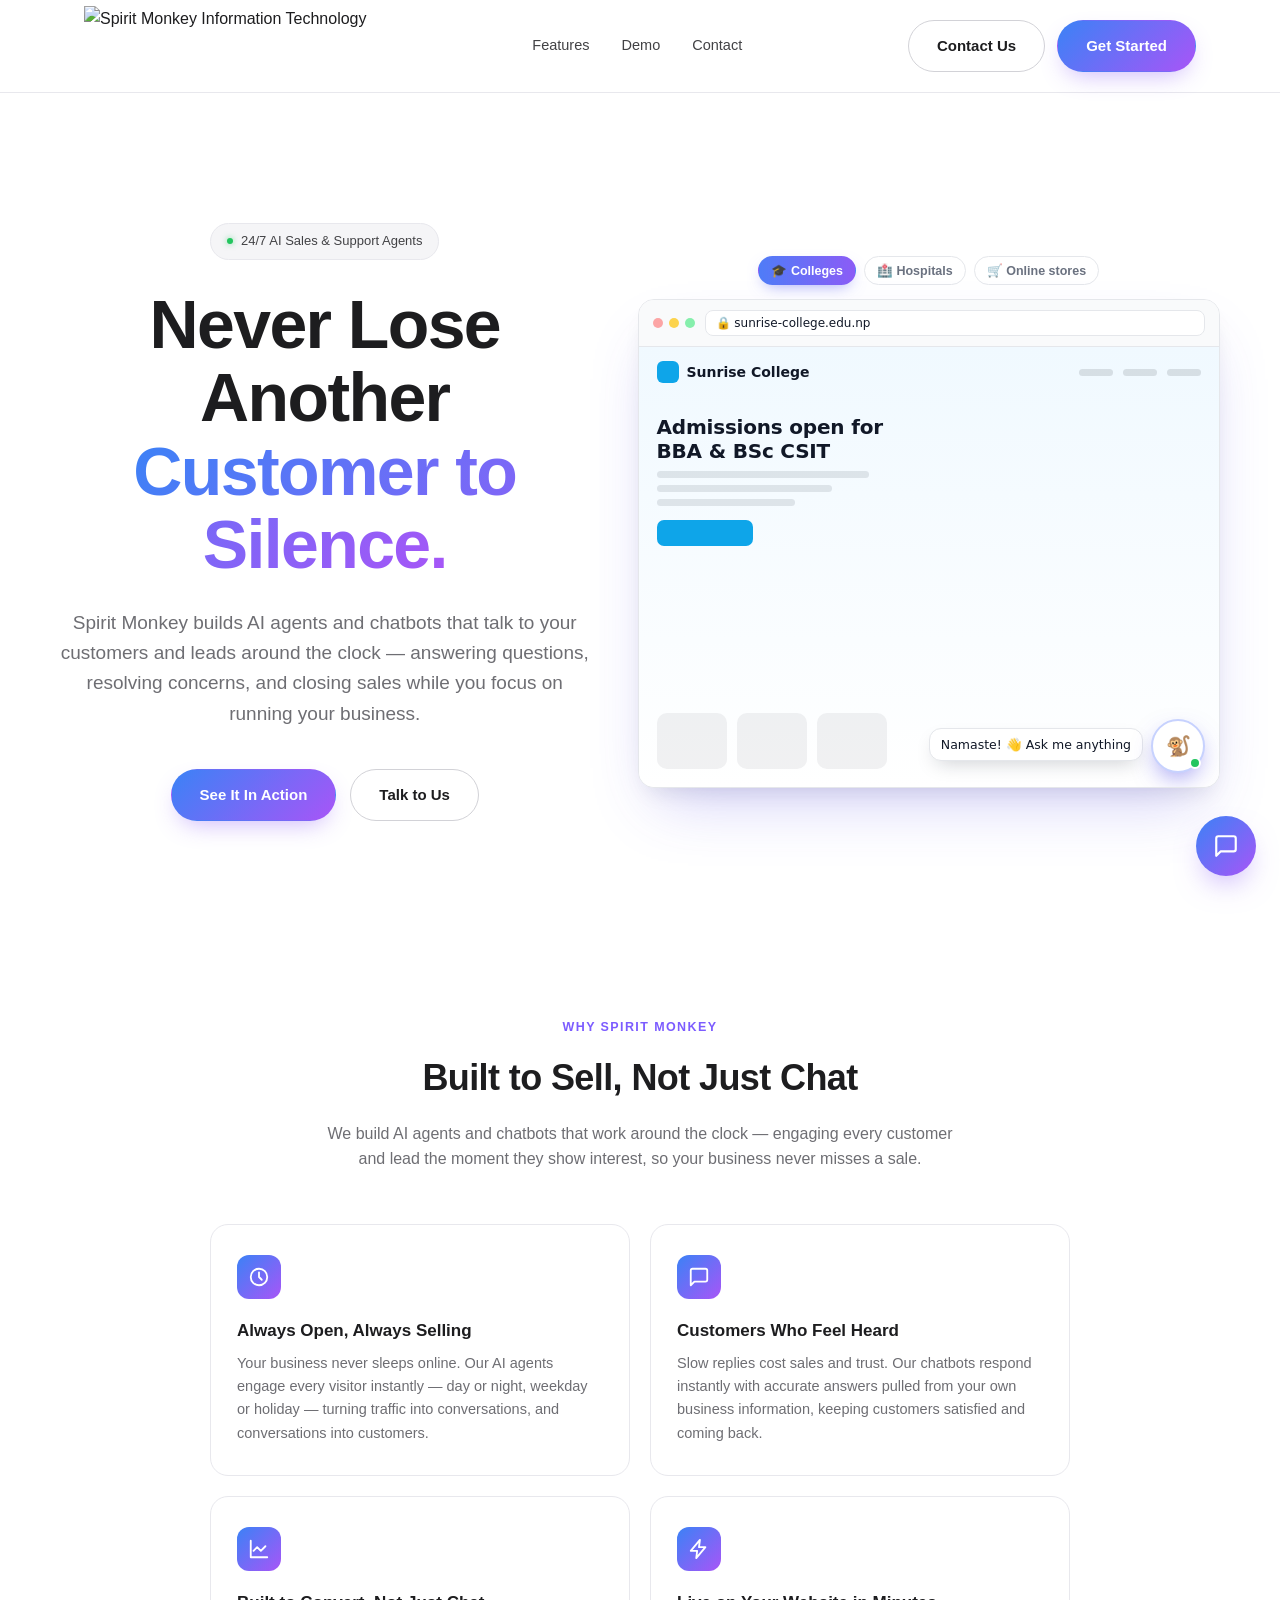
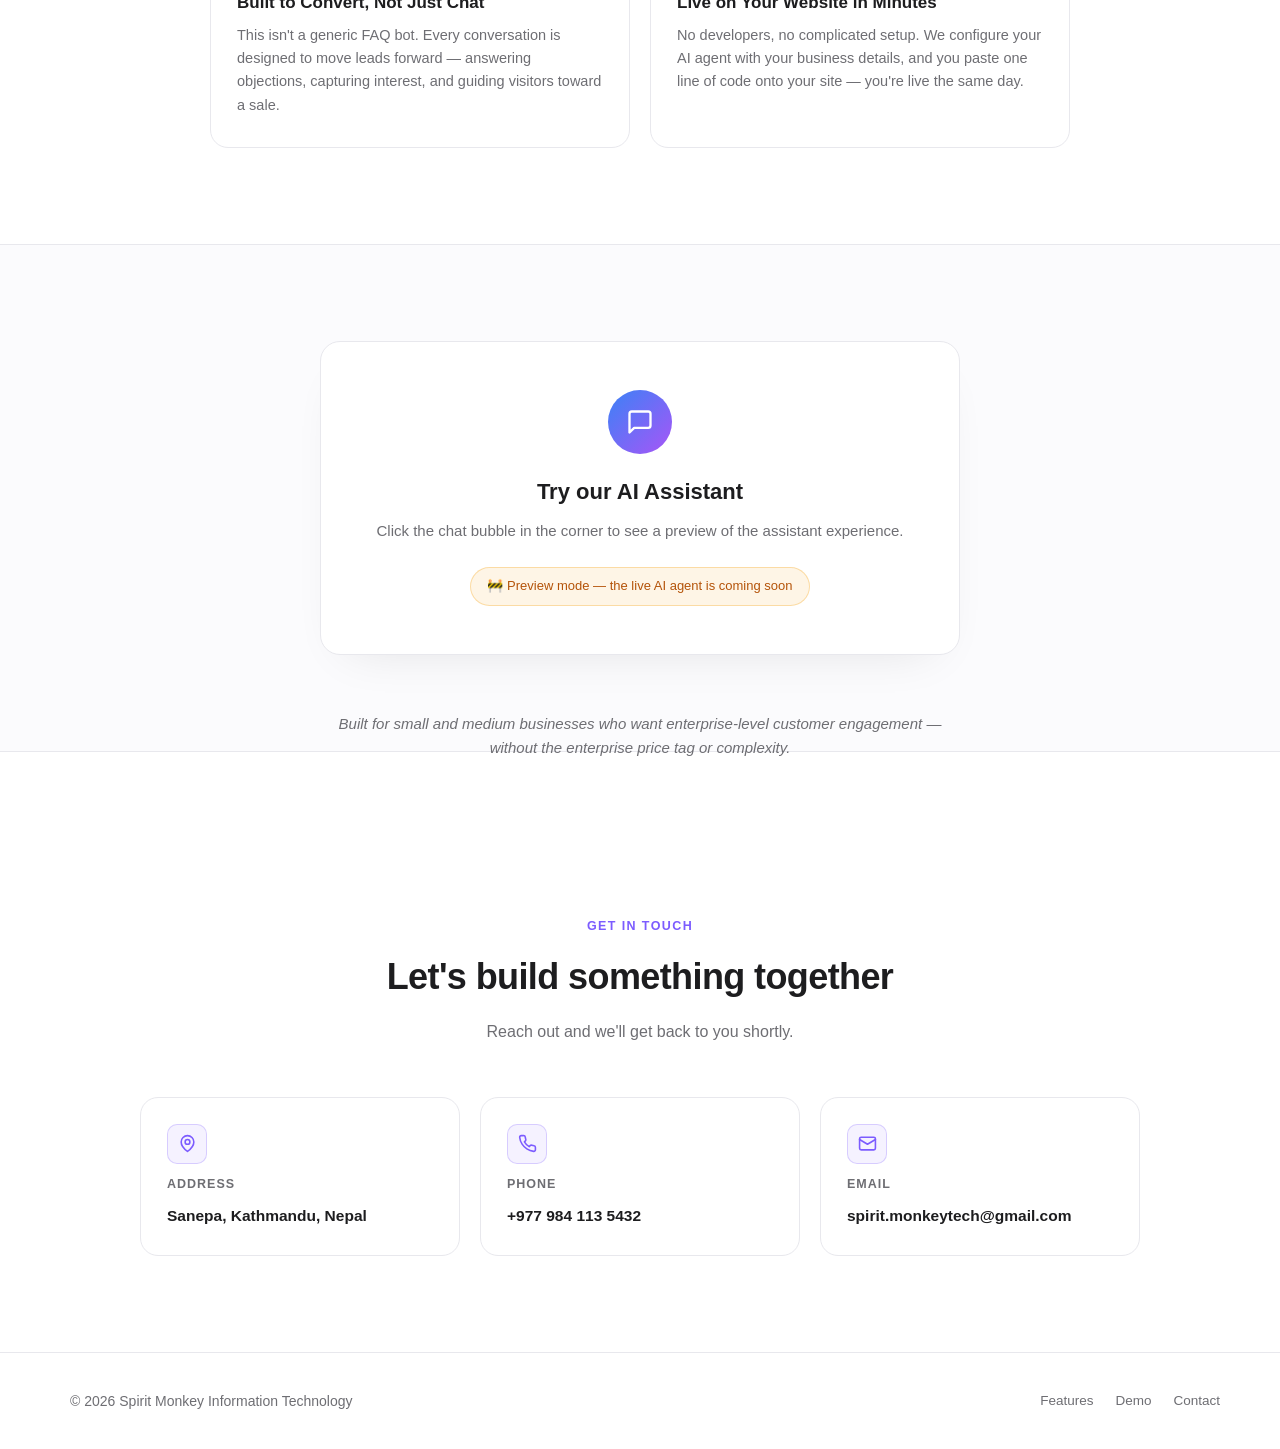
==== marketing-site/index.html @ 3adbf5ac "Add animated chat demo to landing page hero Co-Authored-By: Claude Opus 5.5 <noreply@anthropic.com>" ====
<!DOCTYPE html>
<html lang="en">
<head>
<meta charset="UTF-8" />
<meta name="viewport" content="width=device-width, initial-scale=1.0" />
<title>Spirit Monkey — AI-Powered IT Solutions</title>
<meta name="description" content="Spirit Monkey Information Technology builds custom AI agents, workflow automation, and intelligent software solutions." />
<meta property="og:title" content="Spirit Monkey — AI-Powered IT Solutions" />
<meta property="og:description" content="Custom AI agents, workflow automation, and intelligent software — built by Spirit Monkey Information Technology." />
<meta property="og:image" content="/assets/spirit-monkey-logo.png" />
<meta property="og:type" content="website" />
<link rel="icon" type="image/png" href="/assets/spirit-monkey-favicon.png" />
<style>
  :root{
    --bg:#ffffff;
    --bg-alt:#fbfbfd;
    --card:#ffffff;
    --border:#e8e8ed;
    --border-strong:#d2d2d7;
    --text:#1d1d1f;
    --text-dim:#6e6e73;
    --text-soft:#424245;
    --blue:#3b82f6;
    --violet:#a855f7;
    --accent-text:#7c5cff;
    --gradient:linear-gradient(135deg,var(--blue),var(--violet));
    --radius:18px;
  }
  *{box-sizing:border-box;margin:0;padding:0;}
  html{scroll-behavior:smooth;}
  body{
    background:var(--bg);
    color:var(--text);
    font-family:-apple-system,BlinkMacSystemFont,'SF Pro Display','Segoe UI',Helvetica,Arial,sans-serif;
    line-height:1.6;
    overflow-x:hidden;
    -webkit-font-smoothing:antialiased;
  }
  a{color:inherit;text-decoration:none;}
  img{max-width:100%;display:block;}
  .wrap{max-width:1160px;margin:0 auto;padding:0 24px;}
  .btn{
    display:inline-flex;align-items:center;justify-content:center;gap:8px;
    padding:13px 28px;border-radius:980px;font-weight:600;font-size:15px;
    cursor:pointer;border:1px solid transparent;transition:transform .15s ease,box-shadow .15s ease,opacity .15s ease,background .15s ease;
    white-space:nowrap;
  }
  .btn:hover{transform:translateY(-1px);}
  .btn-primary{background:var(--gradient);color:#fff;box-shadow:0 10px 24px -8px rgba(139,92,246,.45);}
  .btn-primary:hover{opacity:.94;box-shadow:0 12px 28px -6px rgba(139,92,246,.55);}
  .btn-ghost{background:#fff;color:var(--text);border-color:var(--border-strong);}
  .btn-ghost:hover{background:#f5f5f7;}

  /* Header */
  header{
    position:sticky;top:0;z-index:50;
    backdrop-filter:blur(12px);
    background:rgba(255,255,255,.82);
    border-bottom:1px solid var(--border);
  }
  .nav{display:flex;align-items:center;justify-content:space-between;padding:6px 24px;}
  .brand{display:flex;align-items:center;}
  .brand img{height:80px;width:auto;}
  .nav-links{display:flex;align-items:center;gap:32px;}
  .nav-links a{color:var(--text-soft);font-size:14.5px;font-weight:500;transition:color .15s ease;}
  .nav-links a:hover{color:var(--text);}
  .nav-cta{display:flex;align-items:center;gap:12px;}
  .nav-toggle{display:none;background:none;border:none;color:var(--text);font-size:22px;cursor:pointer;}

  @media (max-width:820px){
    .nav-links{position:absolute;top:100%;left:0;right:0;background:#fff;border-bottom:1px solid var(--border);
      flex-direction:column;align-items:flex-start;padding:20px 24px;gap:18px;display:none;}
    .nav-links.open{display:flex;}
    .nav-toggle{display:block;}
    .nav-cta .btn-ghost{display:none;}
  }

  /* Hero */
  .hero{padding:130px 24px 100px;text-align:center;}
  .hero-inner{max-width:800px;margin:0 auto;}
  .eyebrow{
    display:inline-flex;align-items:center;gap:8px;padding:7px 16px;border-radius:980px;
    background:#f5f5f7;border:1px solid var(--border);
    font-size:13px;font-weight:500;color:var(--text-soft);margin-bottom:28px;
  }
  .eyebrow .dot{width:6px;height:6px;border-radius:50%;background:#22c55e;box-shadow:0 0 6px rgba(34,197,94,.6);}
  h1{font-size:clamp(34px,6vw,68px);font-weight:700;line-height:1.08;letter-spacing:-1.6px;margin-bottom:26px;}
  h1 .grad{background:var(--gradient);-webkit-background-clip:text;background-clip:text;color:transparent;}
  .hero p.sub{font-size:19px;color:var(--text-dim);max-width:620px;margin:0 auto 40px;}
  .hero-ctas{display:flex;gap:14px;justify-content:center;flex-wrap:wrap;}
  /* Hero two-column layout: text left, animated chat demo right; stacks below 900px */
  .hero-grid{max-width:1160px;margin:0 auto;display:grid;grid-template-columns:minmax(0,1fr) minmax(0,1.1fr);gap:48px;align-items:center;}
  .hero-visual{min-width:0;}
  @media (max-width:899.98px){.hero-grid{grid-template-columns:minmax(0,1fr);gap:56px;}}

  /* Sections */
  section{padding:96px 24px;}
  .section-head{max-width:640px;margin:0 auto 52px;text-align:center;}
  .section-head .kicker{color:var(--accent-text);font-weight:700;font-size:12.5px;letter-spacing:1.4px;text-transform:uppercase;margin-bottom:12px;}
  .section-head h2{font-size:clamp(26px,3.6vw,36px);font-weight:700;letter-spacing:-.6px;margin-bottom:14px;}
  .section-head p{color:var(--text-dim);font-size:16px;}

  /* Features */
  .features-grid{display:grid;grid-template-columns:repeat(2,1fr);gap:20px;max-width:860px;margin:0 auto;}
  @media (max-width:600px){.features-grid{grid-template-columns:1fr;}}
  .closing-line{max-width:700px;margin:-40px auto 0;padding:0 24px 60px;text-align:center;color:var(--text-dim);font-size:15px;font-style:italic;}
  .feature-card{
    background:var(--card);border:1px solid var(--border);border-radius:var(--radius);
    padding:30px 26px;transition:transform .2s ease,box-shadow .2s ease,border-color .2s ease;
  }
  .feature-card:hover{transform:translateY(-4px);border-color:var(--border-strong);box-shadow:0 16px 32px -18px rgba(0,0,0,.16);}
  .feature-icon{
    width:44px;height:44px;border-radius:12px;display:flex;align-items:center;justify-content:center;
    background:var(--gradient);margin-bottom:18px;
  }
  .feature-icon svg{width:22px;height:22px;stroke:#fff;}
  .feature-card h3{font-size:17px;font-weight:600;margin-bottom:8px;}
  .feature-card p{color:var(--text-dim);font-size:14.5px;}

  /* Demo */
  .demo-section{background:var(--bg-alt);border-top:1px solid var(--border);border-bottom:1px solid var(--border);}
  .demo-panel{
    max-width:640px;margin:0 auto;text-align:center;background:var(--card);border:1px solid var(--border);
    border-radius:20px;padding:48px 32px;position:relative;box-shadow:0 20px 48px -28px rgba(0,0,0,.12);
  }
  .demo-panel .pulse{
    width:64px;height:64px;border-radius:50%;background:var(--gradient);margin:0 auto 20px;
    display:flex;align-items:center;justify-content:center;box-shadow:0 0 0 0 rgba(139,92,246,.4);
    animation:pulse 2.4s infinite;
  }
  .demo-panel .pulse svg{width:28px;height:28px;stroke:#fff;}
  @keyframes pulse{
    0%{box-shadow:0 0 0 0 rgba(139,92,246,.35);}
    70%{box-shadow:0 0 0 18px rgba(139,92,246,0);}
    100%{box-shadow:0 0 0 0 rgba(139,92,246,0);}
  }
  .demo-panel h3{font-size:22px;font-weight:700;margin-bottom:10px;}
  .demo-panel p{color:var(--text-dim);font-size:15px;margin-bottom:24px;}
  .demo-note{
    display:inline-flex;align-items:center;gap:8px;font-size:13px;color:#b45309;
    background:rgba(245,158,11,.1);border:1px solid rgba(245,158,11,.3);padding:8px 16px;border-radius:999px;
  }

  /* Contact */
  .contact-grid{display:grid;grid-template-columns:repeat(3,1fr);gap:20px;max-width:1000px;margin:0 auto;}
  @media (max-width:800px){.contact-grid{grid-template-columns:1fr;}}
  .contact-card{
    background:var(--card);border:1px solid var(--border);border-radius:var(--radius);
    padding:26px;display:flex;flex-direction:column;gap:10px;align-items:flex-start;
  }
  .contact-card .icon{
    width:40px;height:40px;border-radius:10px;background:rgba(124,92,255,.08);border:1px solid rgba(124,92,255,.25);
    display:flex;align-items:center;justify-content:center;
  }
  .contact-card .icon svg{width:19px;height:19px;stroke:var(--accent-text);}
  .contact-card .label{font-size:12.5px;text-transform:uppercase;letter-spacing:1px;color:var(--text-dim);font-weight:700;}
  .contact-card .value{font-size:15.5px;font-weight:600;}
  .contact-card a.value:hover{color:var(--accent-text);}

  /* Footer */
  footer{border-top:1px solid var(--border);padding:36px 24px;}
  .footer-inner{max-width:1160px;margin:0 auto;display:flex;align-items:center;justify-content:space-between;flex-wrap:wrap;gap:16px;}
  .footer-brand{display:flex;align-items:center;gap:10px;color:var(--text-dim);font-size:14px;}
  .footer-brand img{height:24px;width:auto;}
  .footer-links{display:flex;gap:22px;font-size:13.5px;color:var(--text-dim);}
  .footer-links a:hover{color:var(--text);}

  /* Chat widget */
  #chat-fab{
    position:fixed;bottom:24px;right:24px;z-index:100;
    width:60px;height:60px;border-radius:50%;background:var(--gradient);
    display:flex;align-items:center;justify-content:center;cursor:pointer;border:none;
    box-shadow:0 14px 30px -10px rgba(139,92,246,.55);
    transition:transform .15s ease;
  }
  #chat-fab:hover{transform:scale(1.06);}
  #chat-fab svg{width:26px;height:26px;stroke:#fff;}
  #chat-panel{
    position:fixed;bottom:96px;right:24px;z-index:100;width:340px;max-width:calc(100vw - 32px);
    background:var(--card);border:1px solid var(--border);border-radius:18px;
    box-shadow:0 24px 60px -16px rgba(0,0,0,.18);
    display:none;flex-direction:column;overflow:hidden;height:440px;max-height:70vh;
  }
  #chat-panel.open{display:flex;}
  .chat-head{
    display:flex;align-items:center;gap:10px;padding:14px 16px;border-bottom:1px solid var(--border);
    background:linear-gradient(135deg,rgba(59,130,246,.06),rgba(168,85,247,.06));
  }
  .chat-head img{height:26px;width:auto;}
  .chat-head .info{flex:1;}
  .chat-head .title{font-size:14px;font-weight:700;}
  .chat-head .status{font-size:11.5px;color:#b45309;}
  .chat-head button{background:none;border:none;color:var(--text-dim);cursor:pointer;font-size:18px;line-height:1;}
  .chat-body{flex:1;overflow-y:auto;padding:16px;display:flex;flex-direction:column;gap:10px;}
  .msg{max-width:85%;padding:10px 13px;border-radius:14px;font-size:13.5px;line-height:1.45;}
  .msg.bot{align-self:flex-start;background:#f5f5f7;border:1px solid var(--border);color:var(--text);border-bottom-left-radius:4px;}
  .msg.user{align-self:flex-end;background:var(--gradient);color:#fff;border-bottom-right-radius:4px;}
  .chat-input{display:flex;gap:8px;padding:12px;border-top:1px solid var(--border);}
  .chat-input input{
    flex:1;background:#f5f5f7;border:1px solid var(--border);border-radius:999px;
    padding:10px 14px;color:var(--text);font-size:13.5px;font-family:inherit;outline:none;
  }
  .chat-input input::placeholder{color:var(--text-dim);}
  .chat-input button{
    width:38px;height:38px;border-radius:50%;background:var(--gradient);border:none;color:#fff;cursor:pointer;
    display:flex;align-items:center;justify-content:center;flex-shrink:0;
  }
  .chat-input button svg{width:16px;height:16px;}
</style>
</head>
<body>

<header>
  <nav class="nav wrap">
    <a href="#" class="brand">
      <img src="/assets/Spirit-monkey-logo-horizontal.png" alt="Spirit Monkey Information Technology" />
    </a>
    <button class="nav-toggle" id="navToggle" aria-label="Toggle menu">&#9776;</button>
    <div class="nav-links" id="navLinks">
      <a href="#features">Features</a>
      <a href="#demo">Demo</a>
      <a href="#contact">Contact</a>
    </div>
    <div class="nav-cta">
      <a href="#contact" class="btn btn-ghost">Contact Us</a>
      <a id="appLink" href="#" class="btn btn-primary">Get Started</a>
    </div>
  </nav>
</header>

<main>
  <section class="hero">
    <div class="hero-grid">
    <div class="hero-inner">
      <div class="eyebrow"><span class="dot"></span> 24/7 AI Sales &amp; Support Agents</div>
      <h1>Never Lose Another <span class="grad">Customer to Silence.</span></h1>
      <p class="sub">Spirit Monkey builds AI agents and chatbots that talk to your customers and leads around the clock — answering questions, resolving concerns, and closing sales while you focus on running your business.</p>
      <div class="hero-ctas">
        <a href="#demo" class="btn btn-primary">See It In Action</a>
        <a href="#contact" class="btn btn-ghost">Talk to Us</a>
      </div>
    </div>
    <div class="hero-visual">
      <!-- SPIRIT MONKEY HERO CHAT ANIMATION (from spirit-monkey-hero-chat.html). Self-contained, scoped under .smd -->
      <div class="smd" id="smd" aria-label="Animated demo: Spirit Monkey AI chatbot answering website visitors">
      <style>
        .smd { --smd-a:#4f7cf7; --smd-b:#8b5cf6; --smd-ink:#111827; --smd-mute:#6b7280; --smd-line:#e5e7eb;
               position:relative; width:100%; max-width:620px; margin:0 auto; text-align:left; font-family: Inter, ui-sans-serif, system-ui, -apple-system, "Segoe UI", Roboto, sans-serif; color:var(--smd-ink); }
        .smd *, .smd *::before, .smd *::after { box-sizing:border-box; }
        /* Landing-page isolation: the host page has global .btn, img and body line-height rules.
           Reset them here so they don't change the animation. */
        .smd { line-height:normal; }
        .smd img { max-width:none; }
        .smd .smd-sitehero .btn { display:block; padding:0; border:0; gap:0; font-size:0; box-shadow:none; cursor:default; transform:none; white-space:normal; }

        /* industry tabs */
        .smd-tabs { display:flex; gap:8px; justify-content:center; margin-bottom:14px; flex-wrap:wrap; }
        .smd-tab { font-size:12.5px; font-weight:600; padding:6px 12px; border-radius:999px; border:1px solid var(--smd-line); background:#fff; color:var(--smd-mute); cursor:pointer; transition:all .3s; }
        .smd-tab.on { color:#fff; border-color:transparent; background:linear-gradient(90deg,var(--smd-a),var(--smd-b)); box-shadow:0 6px 16px -6px rgba(99,102,241,.6); }

        /* browser frame */
        .smd-browser { position:relative; border-radius:16px; background:#fff; border:1px solid var(--smd-line); overflow:hidden;
                       box-shadow:0 30px 60px -20px rgba(79,70,229,.28), 0 12px 24px -12px rgba(17,24,39,.15); }
        .smd-bar { display:flex; align-items:center; gap:10px; padding:10px 14px; background:#f9fafb; border-bottom:1px solid var(--smd-line); }
        .smd-dots { display:flex; gap:6px; } .smd-dots i { width:10px; height:10px; border-radius:50%; background:#e5e7eb; display:block; }
        .smd-dots i:nth-child(1){background:#fca5a5} .smd-dots i:nth-child(2){background:#fcd34d} .smd-dots i:nth-child(3){background:#86efac}
        .smd-url { flex:1; font-size:12px; color:var(--smd-mute); background:#fff; border:1px solid var(--smd-line); border-radius:8px; padding:5px 10px; white-space:nowrap; overflow:hidden; text-overflow:ellipsis; }
        .smd-url b { color:var(--smd-ink); font-weight:500; }

        /* fake client website */
        .smd-site { position:relative; height:440px; overflow:hidden; transition:background .6s; }
        .smd-nav { display:flex; align-items:center; justify-content:space-between; padding:14px 18px; }
        .smd-brand { display:flex; align-items:center; gap:8px; font-weight:700; font-size:14px; }
        .smd-brand i { width:22px; height:22px; border-radius:6px; display:block; transition:background .6s; }
        .smd-navlinks { display:flex; gap:10px; } .smd-navlinks i { width:34px; height:7px; border-radius:4px; background:rgba(17,24,39,.12); display:block; }
        .smd-sitehero { padding:18px 18px 0; max-width:46%; }
        .smd-sitehero h4 { margin:0 0 8px; font-size:20px; line-height:1.2; letter-spacing:-.01em; }
        .smd-sitehero .ln { height:7px; border-radius:4px; background:rgba(17,24,39,.10); margin:7px 0; }
        .smd-sitehero .btn { margin-top:14px; width:96px; height:26px; border-radius:7px; transition:background .6s; }
        .smd-cards { position:absolute; left:18px; bottom:18px; display:flex; gap:10px; }
        .smd-cards i { width:70px; height:56px; border-radius:10px; background:rgba(17,24,39,.06); display:block; }

        /* chat window */
        .smd-chat { position:absolute; right:14px; bottom:14px; width:300px; max-width:calc(100% - 28px); height:372px; background:#fff; border-radius:16px;
                    border:1px solid var(--smd-line); box-shadow:0 20px 40px -12px rgba(17,24,39,.28); display:flex; flex-direction:column; overflow:hidden;
                    transform-origin:bottom right; transition:transform .45s cubic-bezier(.2,.9,.3,1.2), opacity .3s; }
        .smd-chat.closed { transform:scale(.2); opacity:0; }
        .smd-head { display:flex; align-items:center; gap:10px; padding:11px 13px; color:#fff; background:linear-gradient(90deg,var(--smd-a),var(--smd-b)); }
        .smd-ava { position:relative; width:32px; height:32px; border-radius:50%; background:#fff; display:grid; place-items:center; flex:none; overflow:visible; }
        .smd-ava img { width:26px; height:26px; object-fit:contain; border-radius:50%; }
        .smd-ava::after { content:""; position:absolute; right:-1px; bottom:-1px; width:10px; height:10px; border-radius:50%; background:#22c55e; border:2px solid #fff; }
        .smd-head b { display:block; font-size:13.5px; } .smd-head small { font-size:11px; opacity:.9; }
        .smd-msgs { flex:1; padding:12px; overflow:hidden; display:flex; flex-direction:column; gap:8px; justify-content:flex-end; background:#fafafb; -webkit-mask-image:linear-gradient(to bottom,transparent 0,#000 28px); mask-image:linear-gradient(to bottom,transparent 0,#000 28px); }
        .smd-msg { max-width:84%; font-size:12.8px; line-height:1.45; padding:8px 11px; border-radius:14px; animation:smdIn .35s ease both; }
        .smd-msg.user { align-self:flex-end; color:#fff; background:linear-gradient(90deg,var(--smd-a),var(--smd-b)); border-bottom-right-radius:4px; }
        .smd-msg.bot { align-self:flex-start; background:#fff; border:1px solid var(--smd-line); border-bottom-left-radius:4px; }
        .smd-msg .t { display:block; font-size:10px; opacity:.6; margin-top:3px; }
        .smd-typing { align-self:flex-start; background:#fff; border:1px solid var(--smd-line); border-radius:14px; padding:10px 12px; display:flex; gap:4px; animation:smdIn .3s ease both; }
        .smd-typing i { width:6px; height:6px; border-radius:50%; background:#a5b4fc; display:block; animation:smdDot 1s infinite; }
        .smd-typing i:nth-child(2){animation-delay:.15s} .smd-typing i:nth-child(3){animation-delay:.3s}
        .smd-lead { align-self:stretch; background:#fff; border:1px dashed #a5b4fc; border-radius:12px; padding:9px 11px; font-size:12px; animation:smdIn .35s ease both; }
        .smd-lead b { display:block; color:#4f46e5; margin-bottom:3px; font-size:11.5px; }
        .smd-input { display:flex; align-items:center; gap:8px; padding:9px 10px; border-top:1px solid var(--smd-line); background:#fff; }
        .smd-field { flex:1; font-size:12.5px; color:var(--smd-ink); min-height:18px; white-space:nowrap; overflow:hidden; }
        .smd-field:empty::before { content:"Type your question…"; color:#9ca3af; }
        .smd-field.typing::after { content:""; display:inline-block; width:1px; height:13px; background:var(--smd-ink); margin-left:1px; vertical-align:-2px; animation:smdBlink .8s steps(1) infinite; }
        .smd-send { width:28px; height:28px; border-radius:50%; display:grid; place-items:center; background:linear-gradient(90deg,var(--smd-a),var(--smd-b)); }
        .smd-send svg { width:13px; height:13px; fill:#fff; }

        /* launcher bubble (your avatar, not a generic chat icon) */
        .smd-launch { position:absolute; right:14px; bottom:14px; width:54px; height:54px; border-radius:50%; background:#fff; display:grid; place-items:center;
                      box-shadow:0 10px 24px -6px rgba(79,70,229,.55); border:2px solid #c7d2fe; transition:transform .3s, opacity .3s; }
        .smd-launch img { width:40px; height:40px; object-fit:contain; border-radius:50%; }
        .smd-launch::after { content:""; position:absolute; right:2px; bottom:2px; width:12px; height:12px; border-radius:50%; background:#22c55e; border:2px solid #fff; }
        .smd-launch.hide { transform:scale(.5); opacity:0; }
        .smd-greet { position:absolute; right:76px; bottom:26px; background:#fff; border:1px solid var(--smd-line); border-radius:12px; padding:8px 11px; font-size:12.5px;
                     box-shadow:0 8px 20px -8px rgba(17,24,39,.25); white-space:nowrap; transition:opacity .3s, transform .3s; }
        .smd-greet.hide { opacity:0; transform:translateY(6px); }

        /* floating proof badges */
        .smd-badge { position:absolute; z-index:3; display:flex; align-items:center; gap:8px; background:#fff; border:1px solid var(--smd-line); border-radius:12px;
                     padding:8px 12px; font-size:12px; font-weight:600; box-shadow:0 14px 30px -12px rgba(17,24,39,.3); opacity:0; transform:translateY(8px) scale(.96);
                     transition:opacity .4s, transform .4s; pointer-events:none; }
        .smd-badge.show { opacity:1; transform:none; }
        .smd-badge em { font-style:normal; width:24px; height:24px; border-radius:7px; display:grid; place-items:center; font-size:13px; }
        .smd-badge small { display:block; font-weight:500; color:var(--smd-mute); font-size:10.5px; }
        .smd-b1 { left:-22px; top:330px; } .smd-b1 em { background:#ede9fe; }
        .smd-b2 { left:-10px; bottom:40px; } .smd-b2 em { background:#dcfce7; }
        .smd-b3 { right:-18px; top:58px; } .smd-b3 em { background:#e0e7ff; }

        @keyframes smdIn { from { opacity:0; transform:translateY(8px); } to { opacity:1; transform:none; } }
        @keyframes smdDot { 0%,80%,100% { transform:translateY(0); opacity:.5; } 40% { transform:translateY(-4px); opacity:1; } }
        @keyframes smdBlink { 50% { opacity:0; } }

        @media (max-width: 560px) {
          .smd-site { height:420px; } .smd-sitehero { max-width:100%; } .smd-sitehero h4 { font-size:17px; }
          .smd-chat { width:auto; left:14px; height:352px; }
          .smd-b1, .smd-b3 { display:none; } .smd-b2 { left:8px; bottom:auto; top:58px; }
          .smd-cards { display:none; }
        }
        @media (prefers-reduced-motion: reduce) { .smd *, .smd *::before, .smd *::after { animation:none !important; transition:none !important; } }
      </style>

        <div class="smd-tabs" role="tablist"></div>

        <div class="smd-browser">
          <div class="smd-bar">
            <div class="smd-dots"><i></i><i></i><i></i></div>
            <div class="smd-url">🔒 <b class="smd-domain">yourbusiness.com</b></div>
          </div>

          <div class="smd-site">
            <div class="smd-nav">
              <div class="smd-brand"><i class="smd-brandmark"></i><span class="smd-brandname">Your Business</span></div>
              <div class="smd-navlinks"><i></i><i></i><i></i></div>
            </div>
            <div class="smd-sitehero">
              <h4 class="smd-headline">Welcome</h4>
              <div class="ln" style="width:92%"></div><div class="ln" style="width:76%"></div><div class="ln" style="width:60%"></div>
              <div class="btn smd-sitebtn"></div>
            </div>
            <div class="smd-cards"><i></i><i></i><i></i></div>

            <div class="smd-greet hide">Namaste! 👋 Ask me anything</div>
            <div class="smd-launch"><img class="smd-logo" alt="Spirit Monkey assistant"></div>

            <div class="smd-chat closed" aria-live="polite">
              <div class="smd-head">
                <div class="smd-ava"><img class="smd-logo" alt=""></div>
                <div><b class="smd-botname">Assistant</b><small>Online · replies instantly</small></div>
              </div>
              <div class="smd-msgs"></div>
              <div class="smd-input">
                <div class="smd-field"></div>
                <div class="smd-send"><svg viewBox="0 0 24 24"><path d="M3 20.5 21 12 3 3.5l.01 6.6L15 12 3.01 13.9z"/></svg></div>
              </div>
            </div>
          </div>
        </div>

        <div class="smd-badge smd-b1"><em>⚡</em><div>Replied in 2 seconds<small>No waiting, no missed leads</small></div></div>
        <div class="smd-badge smd-b2"><em>✓</em><div>New lead captured<small>Sent to your team instantly</small></div></div>
        <div class="smd-badge smd-b3"><em>🌙</em><div><span class="smd-time">2:14 AM</span><small>Answering while you sleep</small></div></div>

      <script>
      (function () {
        /* ---- EDIT HERE: logo + conversations ------------------------------- */
        var LOGO = "/assets/Spirit-monkey-logo-only.png";

        // Fictional example businesses. Each step: u = visitor says, b = bot says, lead = lead-capture card.
        var SCENARIOS = [
          { tab:"🎓 Colleges", domain:"sunrise-college.edu.np", name:"Sunrise College", bot:"Sunrise Admissions Assistant",
            color:"#0ea5e9", bg:"linear-gradient(180deg,#f0f9ff,#fff)", headline:"Admissions open for BBA & BSc CSIT", time:"11:48 PM",
            steps:[
              { u:"What is the fee for BSc CSIT?" },
              { b:"BSc CSIT costs NPR 4,20,000 for the full 4 years, payable in 8 semester instalments. Scholarships up to 50% are available for top entrance scorers 🎓" },
              { u:"When is the entrance exam?" },
              { b:"The next entrance exam is on Mangsir 15. Want me to have our admissions team call you with the form details?" },
              { lead:"Ramesh K. · 98XXXXXXXX · BSc CSIT enquiry" }
            ]},
          { tab:"🏥 Hospitals", domain:"citycare-hospital.com.np", name:"CityCare Hospital", bot:"CityCare Help Desk",
            color:"#10b981", bg:"linear-gradient(180deg,#ecfdf5,#fff)", headline:"Book an appointment with our specialists", time:"2:14 AM",
            steps:[
              { u:"Is the cardiologist available on Sunday?" },
              { b:"Yes! Dr. Sharma (Cardiology) sees patients on Sunday, 10 AM – 2 PM. OPD ticket fee is NPR 800." },
              { u:"How do I book?" },
              { b:"You can book online in 1 minute, or share your name and number and our front desk will confirm your slot first thing in the morning." },
              { lead:"Sita M. · 98XXXXXXXX · Cardiology, Sunday" }
            ]},
          { tab:"🛒 Online stores", domain:"himali-handicrafts.com", name:"Himali Handicrafts", bot:"Himali Shop Assistant",
            color:"#f59e0b", bg:"linear-gradient(180deg,#fffbeb,#fff)", headline:"Handmade in Nepal. Delivered to your door.", time:"9:32 PM",
            steps:[
              { u:"Do you deliver to Pokhara?" },
              { b:"Yes, we deliver all over Nepal 🚚 Pokhara orders arrive in 2–3 days, and delivery is free on orders above NPR 2,000." },
              { u:"Can I pay with eSewa?" },
              { b:"Absolutely! We accept eSewa, Khalti, card and cash on delivery. Shall I help you find the singing bowl you viewed earlier?" },
              { lead:"Order assist · Singing bowl · Pokhara" }
            ]}
        ];
        /* -------------------------------------------------------------------- */

        var root = document.getElementById("smd");
        var $ = function (s) { return root.querySelector(s); };
        var $$ = function (s) { return root.querySelectorAll(s); };
        var msgs = $(".smd-msgs"), field = $(".smd-field"), chat = $(".smd-chat"),
            launch = $(".smd-launch"), greet = $(".smd-greet"), tabs = $(".smd-tabs");
        var reduced = window.matchMedia && window.matchMedia("(prefers-reduced-motion: reduce)").matches;

        $$(".smd-logo").forEach(function (img) {
          img.src = LOGO;
          img.onerror = function () { img.replaceWith(Object.assign(document.createElement("span"), { textContent:"🐒", style:"font-size:20px" })); };
        });

        SCENARIOS.forEach(function (s, i) {
          var b = document.createElement("button");
          b.className = "smd-tab"; b.type = "button"; b.textContent = s.tab; b.setAttribute("role","tab");
          b.onclick = function () { start(i); };
          tabs.appendChild(b);
        });

        var run = 0, visible = true, current = 0;
        function wait(ms, id) {
          return new Promise(function (res, rej) {
            (function tick(left) {
              if (id !== run) return rej("cancel");
              if (!visible) return setTimeout(function(){ tick(left); }, 200);   // pause when off-screen
              if (left <= 0) return res();
              setTimeout(function(){ tick(left - 100); }, 100);
            })(reduced ? Math.min(ms, 300) : ms);
          });
        }
        function el(cls, html) { var d = document.createElement("div"); d.className = cls; d.innerHTML = html; return d; }
        function add(node) { msgs.appendChild(node); while (msgs.children.length > 6) msgs.removeChild(msgs.firstChild); }
        function badge(sel, on) { var b = $(sel); if (b) b.classList.toggle("show", on); }

        async function play(i, id) {
          var s = SCENARIOS[i];
          current = i;
          $$(".smd-tab").forEach(function (t, k) { t.classList.toggle("on", k === i); });
          $(".smd-domain").textContent = s.domain;
          $(".smd-brandname").textContent = s.name;
          $(".smd-brandmark").style.background = s.color;
          $(".smd-sitebtn").style.background = s.color;
          $(".smd-site").style.background = s.bg;
          $(".smd-headline").textContent = s.headline;
          $(".smd-botname").textContent = s.bot;
          $(".smd-time").textContent = "Answered at " + s.time;
          msgs.innerHTML = ""; field.textContent = "";
          chat.classList.add("closed"); launch.classList.remove("hide"); greet.classList.add("hide");
          [".smd-b1",".smd-b2",".smd-b3"].forEach(function (b) { badge(b, false); });

          await wait(700, id);  greet.classList.remove("hide");
          await wait(1600, id); greet.classList.add("hide"); launch.classList.add("hide"); chat.classList.remove("closed");
          await wait(500, id);  badge(".smd-b3", true);

          var firstReply = true;
          for (var k = 0; k < s.steps.length; k++) {
            var st = s.steps[k];
            if (st.u) {
              field.classList.add("typing");
              for (var c = 1; c <= st.u.length; c++) { field.textContent = st.u.slice(0, c); await wait(reduced ? 0 : 38, id); }
              await wait(350, id);
              field.classList.remove("typing"); field.textContent = "";
              add(el("smd-msg user", st.u));
              await wait(450, id);
            } else if (st.b) {
              var typing = el("smd-typing", "<i></i><i></i><i></i>"); add(typing);
              await wait(1100, id); typing.remove();
              add(el("smd-msg bot", st.b + '<span class="t">' + s.time + "</span>"));
              if (firstReply) { badge(".smd-b1", true); firstReply = false; }
              await wait(Math.max(1800, st.b.length * 32), id);
            } else if (st.lead) {
              add(el("smd-lead", "<b>✓ Lead sent to " + s.name + "</b>" + st.lead));
              badge(".smd-b2", true);
              await wait(3200, id);
            }
          }
        }

        async function start(i) {
          var id = ++run;
          try {
            while (true) { await play(i, id); i = (i + 1) % SCENARIOS.length; }
          } catch (e) { /* cancelled by tab click */ }
        }

        if ("IntersectionObserver" in window) {
          new IntersectionObserver(function (es) { visible = es[0].isIntersecting; }, { threshold: 0.15 }).observe(root);
        }
        start(0);
      })();
      </script>
      </div>
      <!-- END SPIRIT MONKEY HERO CHAT ANIMATION -->
    </div>
    </div>
  </section>

  <section id="features">
    <div class="section-head">
      <div class="kicker">Why Spirit Monkey</div>
      <h2>Built to Sell, Not Just Chat</h2>
      <p>We build AI agents and chatbots that work around the clock — engaging every customer and lead the moment they show interest, so your business never misses a sale.</p>
    </div>
    <div class="features-grid">
      <div class="feature-card">
        <div class="feature-icon">
          <svg viewBox="0 0 24 24" fill="none" stroke-width="2" stroke-linecap="round" stroke-linejoin="round"><circle cx="12" cy="12" r="9"/><path d="M12 7v5l3 3"/></svg>
        </div>
        <h3>Always Open, Always Selling</h3>
        <p>Your business never sleeps online. Our AI agents engage every visitor instantly — day or night, weekday or holiday — turning traffic into conversations, and conversations into customers.</p>
      </div>
      <div class="feature-card">
        <div class="feature-icon">
          <svg viewBox="0 0 24 24" fill="none" stroke-width="2" stroke-linecap="round" stroke-linejoin="round"><path d="M21 15a2 2 0 0 1-2 2H7l-4 4V5a2 2 0 0 1 2-2h14a2 2 0 0 1 2 2z"/></svg>
        </div>
        <h3>Customers Who Feel Heard</h3>
        <p>Slow replies cost sales and trust. Our chatbots respond instantly with accurate answers pulled from your own business information, keeping customers satisfied and coming back.</p>
      </div>
      <div class="feature-card">
        <div class="feature-icon">
          <svg viewBox="0 0 24 24" fill="none" stroke-width="2" stroke-linecap="round" stroke-linejoin="round"><path d="M3 3v18h18"/><path d="m19 9-5 5-4-4-4 4"/></svg>
        </div>
        <h3>Built to Convert, Not Just Chat</h3>
        <p>This isn't a generic FAQ bot. Every conversation is designed to move leads forward — answering objections, capturing interest, and guiding visitors toward a sale.</p>
      </div>
      <div class="feature-card">
        <div class="feature-icon">
          <svg viewBox="0 0 24 24" fill="none" stroke-width="2" stroke-linecap="round" stroke-linejoin="round"><path d="M13 2 3 14h7l-1 8 10-12h-7l1-8z"/></svg>
        </div>
        <h3>Live on Your Website in Minutes</h3>
        <p>No developers, no complicated setup. We configure your AI agent with your business details, and you paste one line of code onto your site — you're live the same day.</p>
      </div>
    </div>
  </section>

  <section class="demo-section" id="demo">
    <div class="demo-panel">
      <div class="pulse">
        <svg viewBox="0 0 24 24" fill="none" stroke="#fff" stroke-width="2" stroke-linecap="round" stroke-linejoin="round"><path d="M21 15a2 2 0 0 1-2 2H7l-4 4V5a2 2 0 0 1 2-2h14a2 2 0 0 1 2 2z"/></svg>
      </div>
      <h3>Try our AI Assistant</h3>
      <p>Click the chat bubble in the corner to see a preview of the assistant experience.</p>
      <div class="demo-note">🚧 Preview mode — the live AI agent is coming soon</div>
    </div>
  </section>

  <p class="closing-line">Built for small and medium businesses who want enterprise-level customer engagement — without the enterprise price tag or complexity.</p>

  <section id="contact">
    <div class="section-head">
      <div class="kicker">Get in touch</div>
      <h2>Let's build something together</h2>
      <p>Reach out and we'll get back to you shortly.</p>
    </div>
    <div class="contact-grid">
      <div class="contact-card">
        <div class="icon"><svg viewBox="0 0 24 24" fill="none" stroke-width="2" stroke-linecap="round" stroke-linejoin="round"><path d="M20 10c0 6-8 12-8 12s-8-6-8-12a8 8 0 0 1 16 0z"/><circle cx="12" cy="10" r="3"/></svg></div>
        <div class="label">Address</div>
        <div class="value" id="contactAddress"></div>
      </div>
      <div class="contact-card">
        <div class="icon"><svg viewBox="0 0 24 24" fill="none" stroke-width="2" stroke-linecap="round" stroke-linejoin="round"><path d="M22 16.92v3a2 2 0 0 1-2.18 2 19.79 19.79 0 0 1-8.63-3.07 19.5 19.5 0 0 1-6-6 19.79 19.79 0 0 1-3.07-8.67A2 2 0 0 1 4.11 2h3a2 2 0 0 1 2 1.72c.127.96.36 1.903.7 2.81a2 2 0 0 1-.45 2.11L8.09 9.91a16 16 0 0 0 6 6l1.27-1.27a2 2 0 0 1 2.11-.45c.907.34 1.85.573 2.81.7A2 2 0 0 1 22 16.92z"/></svg></div>
        <div class="label">Phone</div>
        <a class="value" id="contactPhone" href="#"></a>
      </div>
      <div class="contact-card">
        <div class="icon"><svg viewBox="0 0 24 24" fill="none" stroke-width="2" stroke-linecap="round" stroke-linejoin="round"><rect x="2" y="4" width="20" height="16" rx="2"/><path d="m22 7-10 6L2 7"/></svg></div>
        <div class="label">Email</div>
        <a class="value" id="contactEmail" href="#"></a>
      </div>
    </div>
  </section>
</main>

<footer>
  <div class="footer-inner">
    <div class="footer-brand">
      <img src="/assets/Spirit-monkey-logo-only.png" alt="" />
      <span>© <span id="year"></span> Spirit Monkey Information Technology</span>
    </div>
    <div class="footer-links">
      <a href="#features">Features</a>
      <a href="#demo">Demo</a>
      <a href="#contact">Contact</a>
    </div>
  </div>
</footer>

<!-- Chat widget -->
<button id="chat-fab" aria-label="Open chat">
  <svg viewBox="0 0 24 24" fill="none" stroke="#fff" stroke-width="2" stroke-linecap="round" stroke-linejoin="round"><path d="M21 15a2 2 0 0 1-2 2H7l-4 4V5a2 2 0 0 1 2-2h14a2 2 0 0 1 2 2z"/></svg>
</button>
<div id="chat-panel">
  <div class="chat-head">
    <img src="/assets/Spirit-monkey-logo-only.png" alt="" />
    <div class="info">
      <div class="title">Spirit Monkey Assistant</div>
      <div class="status">● Preview mode</div>
    </div>
    <button id="chat-close" aria-label="Close chat">&times;</button>
  </div>
  <div class="chat-body" id="chat-body"></div>
  <div class="chat-input">
    <input id="chat-input" type="text" placeholder="Type a message…" autocomplete="off" />
    <button id="chat-send" aria-label="Send">
      <svg viewBox="0 0 24 24" fill="none" stroke="#fff" stroke-width="2" stroke-linecap="round" stroke-linejoin="round"><path d="m22 2-7 20-4-9-9-4 20-7z"/></svg>
    </button>
  </div>
</div>

<script>
  /* =========================================================
     SITE CONFIG — single place to update contact info & links.
     Everything below reads from this object.
     ========================================================= */
  const SITE_CONFIG = {
    contact: {
      address: "Sanepa, Kathmandu, Nepal",
      phoneDisplay: "+977 984 113 5432",
      phoneHref: "+9779841135432",
      email: "spirit.monkeytech@gmail.com" // temporary inbox — swap here when the professional address is ready
    },
    links: {
      appUrl: "https://app.spirit-monkey.com" // the product / dashboard app
    },
    demoWidget: {
      // To go live later: build (or point to) a real agent endpoint, set liveAgent:true
      // and apiEndpoint to that URL. The send handler below already branches on this —
      // no other rework needed.
      liveAgent: false,
      apiEndpoint: null // e.g. "https://api.spirit-monkey.com/api/v1/agents/<id>/chat"
    }
  };

  // ---- populate contact + links from config ----
  document.getElementById("contactAddress").textContent = SITE_CONFIG.contact.address;
  const phoneEl = document.getElementById("contactPhone");
  phoneEl.textContent = SITE_CONFIG.contact.phoneDisplay;
  phoneEl.href = "tel:" + SITE_CONFIG.contact.phoneHref;
  const emailEl = document.getElementById("contactEmail");
  emailEl.textContent = SITE_CONFIG.contact.email;
  emailEl.href = "mailto:" + SITE_CONFIG.contact.email;
  document.getElementById("appLink").href = SITE_CONFIG.links.appUrl;
  document.getElementById("year").textContent = new Date().getFullYear();

  // ---- mobile nav ----
  document.getElementById("navToggle").addEventListener("click", () => {
    document.getElementById("navLinks").classList.toggle("open");
  });
  document.querySelectorAll("#navLinks a").forEach(a =>
    a.addEventListener("click", () => document.getElementById("navLinks").classList.remove("open"))
  );

  // ---- chat widget ----
  const fab = document.getElementById("chat-fab");
  const panel = document.getElementById("chat-panel");
  const closeBtn = document.getElementById("chat-close");
  const body = document.getElementById("chat-body");
  const input = document.getElementById("chat-input");
  const sendBtn = document.getElementById("chat-send");

  function addMsg(text, who) {
    const div = document.createElement("div");
    div.className = "msg " + who;
    div.textContent = text;
    body.appendChild(div);
    body.scrollTop = body.scrollHeight;
  }

  let greeted = false;
  function openPanel() {
    panel.classList.add("open");
    if (!greeted) {
      addMsg("Hi! I'm the Spirit Monkey assistant. Ask me anything.", "bot");
      greeted = true;
    }
  }
  fab.addEventListener("click", () => {
    panel.classList.contains("open") ? panel.classList.remove("open") : openPanel();
  });
  closeBtn.addEventListener("click", () => panel.classList.remove("open"));

  const PLACEHOLDER_REPLY =
    "🚧 This is a preview — our live AI agent isn't connected yet. " +
    "For a real conversation, reach out at " + SITE_CONFIG.contact.email +
    " or " + SITE_CONFIG.contact.phoneDisplay + ".";

  async function handleSend() {
    const text = input.value.trim();
    if (!text) return;
    addMsg(text, "user");
    input.value = "";

    if (SITE_CONFIG.demoWidget.liveAgent && SITE_CONFIG.demoWidget.apiEndpoint) {
      // Live path — wire this up once a real agent endpoint exists.
      try {
        const res = await fetch(SITE_CONFIG.demoWidget.apiEndpoint, {
          method: "POST",
          headers: { "Content-Type": "application/json" },
          body: JSON.stringify({ message: text })
        });
        const data = await res.json();
        addMsg(data.reply || "…", "bot");
      } catch (err) {
        addMsg("Something went wrong reaching the assistant. Please try again shortly.", "bot");
      }
    } else {
      setTimeout(() => addMsg(PLACEHOLDER_REPLY, "bot"), 500);
    }
  }

  sendBtn.addEventListener("click", handleSend);
  input.addEventListener("keydown", e => { if (e.key === "Enter") handleSend(); });
</script>
</body>
</html>
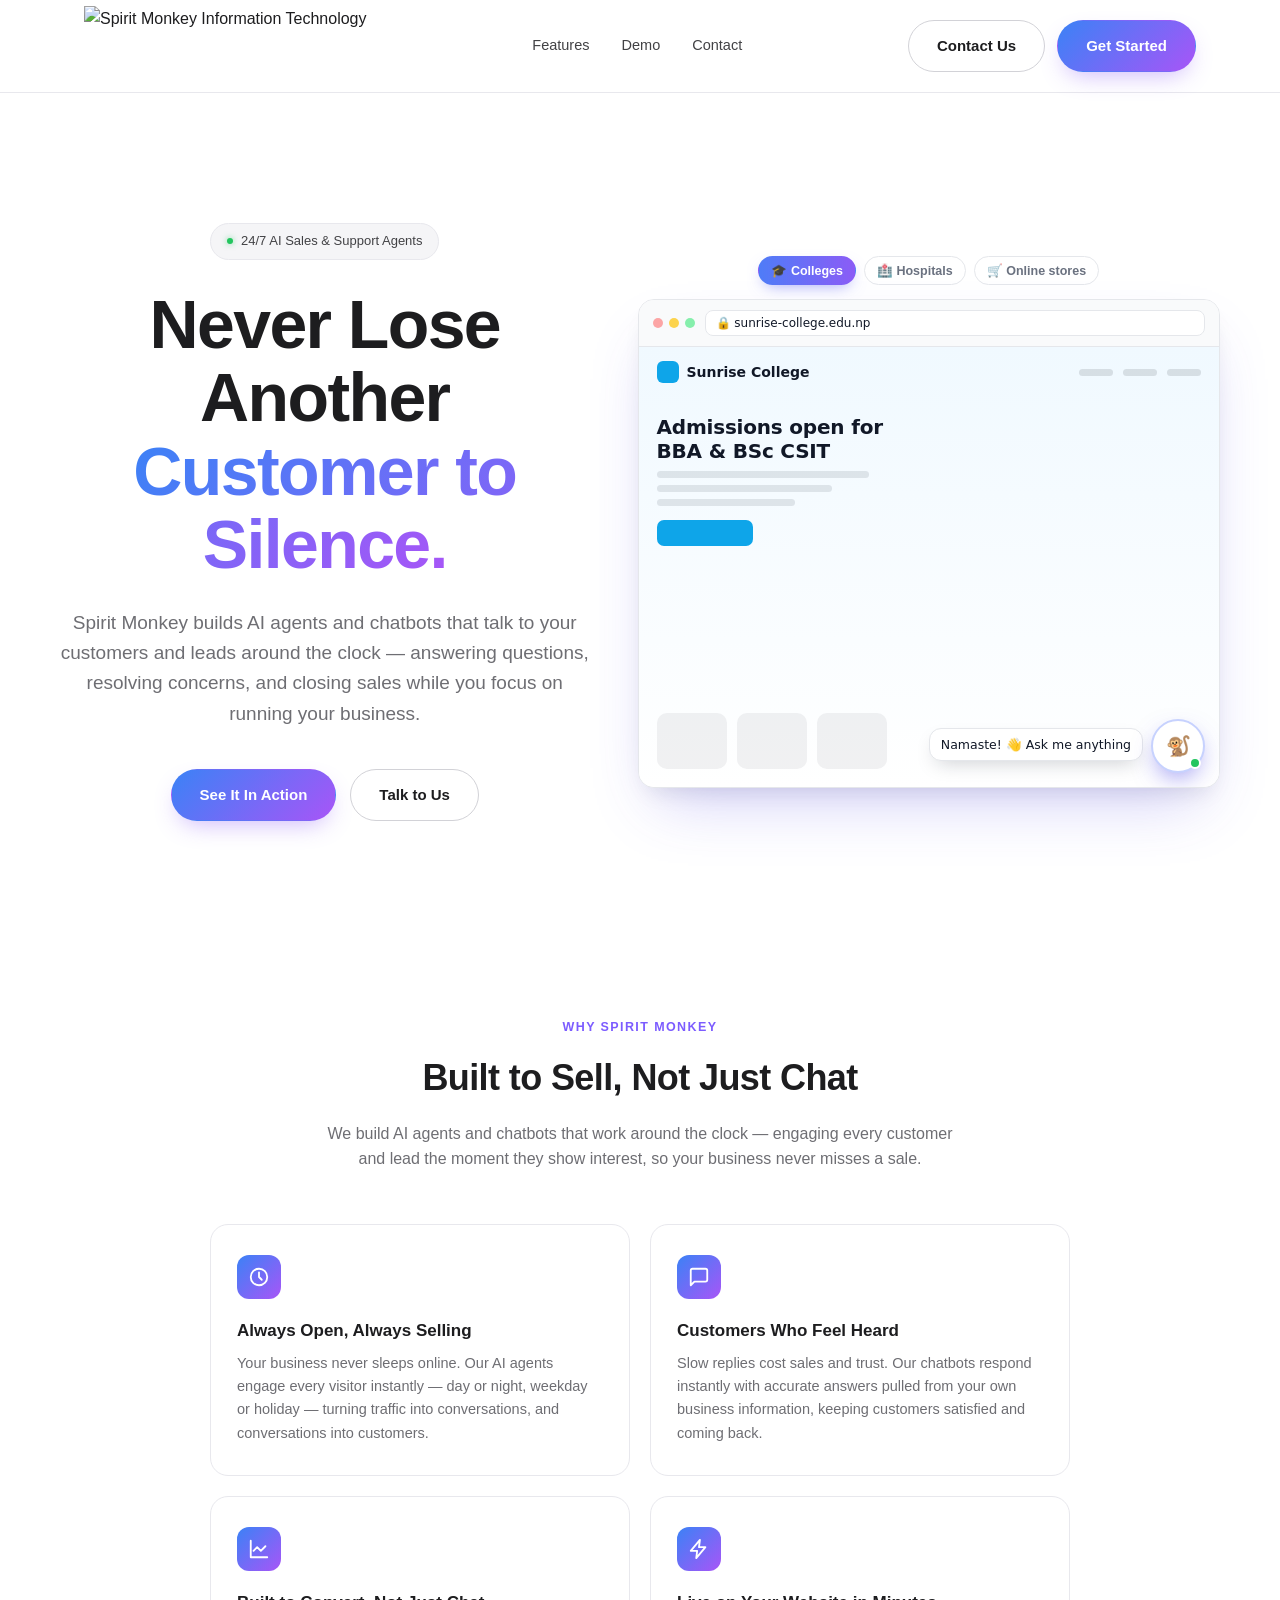
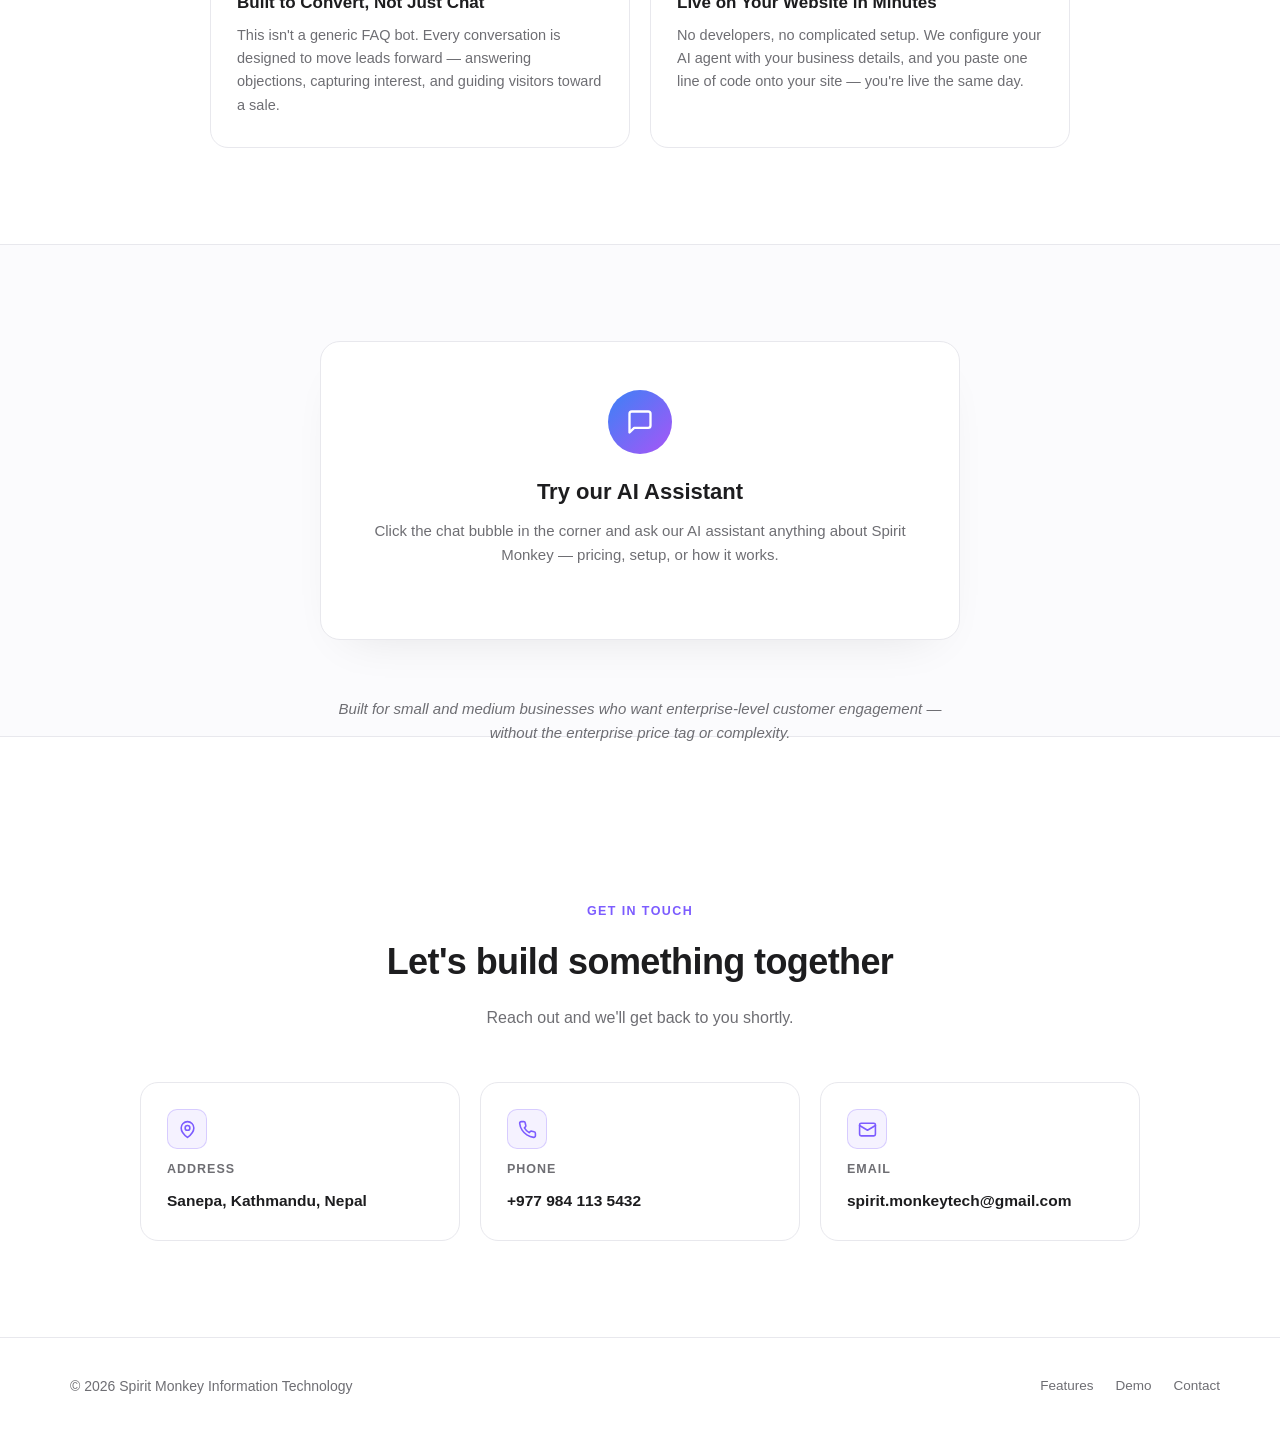
==== commit 33abba42: "Activate live chatbot on landing page Co-Authored-By: Claude Opus 5.5 <noreply@anthropic.com>" ====
--- a/marketing-site/index.html
+++ b/marketing-site/index.html
@@ -136,10 +136,6 @@
   }
   .demo-panel h3{font-size:22px;font-weight:700;margin-bottom:10px;}
   .demo-panel p{color:var(--text-dim);font-size:15px;margin-bottom:24px;}
-  .demo-note{
-    display:inline-flex;align-items:center;gap:8px;font-size:13px;color:#b45309;
-    background:rgba(245,158,11,.1);border:1px solid rgba(245,158,11,.3);padding:8px 16px;border-radius:999px;
-  }
 
   /* Contact */
   .contact-grid{display:grid;grid-template-columns:repeat(3,1fr);gap:20px;max-width:1000px;margin:0 auto;}
@@ -164,48 +160,6 @@
   .footer-brand img{height:24px;width:auto;}
   .footer-links{display:flex;gap:22px;font-size:13.5px;color:var(--text-dim);}
   .footer-links a:hover{color:var(--text);}
-
-  /* Chat widget */
-  #chat-fab{
-    position:fixed;bottom:24px;right:24px;z-index:100;
-    width:60px;height:60px;border-radius:50%;background:var(--gradient);
-    display:flex;align-items:center;justify-content:center;cursor:pointer;border:none;
-    box-shadow:0 14px 30px -10px rgba(139,92,246,.55);
-    transition:transform .15s ease;
-  }
-  #chat-fab:hover{transform:scale(1.06);}
-  #chat-fab svg{width:26px;height:26px;stroke:#fff;}
-  #chat-panel{
-    position:fixed;bottom:96px;right:24px;z-index:100;width:340px;max-width:calc(100vw - 32px);
-    background:var(--card);border:1px solid var(--border);border-radius:18px;
-    box-shadow:0 24px 60px -16px rgba(0,0,0,.18);
-    display:none;flex-direction:column;overflow:hidden;height:440px;max-height:70vh;
-  }
-  #chat-panel.open{display:flex;}
-  .chat-head{
-    display:flex;align-items:center;gap:10px;padding:14px 16px;border-bottom:1px solid var(--border);
-    background:linear-gradient(135deg,rgba(59,130,246,.06),rgba(168,85,247,.06));
-  }
-  .chat-head img{height:26px;width:auto;}
-  .chat-head .info{flex:1;}
-  .chat-head .title{font-size:14px;font-weight:700;}
-  .chat-head .status{font-size:11.5px;color:#b45309;}
-  .chat-head button{background:none;border:none;color:var(--text-dim);cursor:pointer;font-size:18px;line-height:1;}
-  .chat-body{flex:1;overflow-y:auto;padding:16px;display:flex;flex-direction:column;gap:10px;}
-  .msg{max-width:85%;padding:10px 13px;border-radius:14px;font-size:13.5px;line-height:1.45;}
-  .msg.bot{align-self:flex-start;background:#f5f5f7;border:1px solid var(--border);color:var(--text);border-bottom-left-radius:4px;}
-  .msg.user{align-self:flex-end;background:var(--gradient);color:#fff;border-bottom-right-radius:4px;}
-  .chat-input{display:flex;gap:8px;padding:12px;border-top:1px solid var(--border);}
-  .chat-input input{
-    flex:1;background:#f5f5f7;border:1px solid var(--border);border-radius:999px;
-    padding:10px 14px;color:var(--text);font-size:13.5px;font-family:inherit;outline:none;
-  }
-  .chat-input input::placeholder{color:var(--text-dim);}
-  .chat-input button{
-    width:38px;height:38px;border-radius:50%;background:var(--gradient);border:none;color:#fff;cursor:pointer;
-    display:flex;align-items:center;justify-content:center;flex-shrink:0;
-  }
-  .chat-input button svg{width:16px;height:16px;}
 </style>
 </head>
 <body>
@@ -560,8 +514,7 @@
         <svg viewBox="0 0 24 24" fill="none" stroke="#fff" stroke-width="2" stroke-linecap="round" stroke-linejoin="round"><path d="M21 15a2 2 0 0 1-2 2H7l-4 4V5a2 2 0 0 1 2-2h14a2 2 0 0 1 2 2z"/></svg>
       </div>
       <h3>Try our AI Assistant</h3>
-      <p>Click the chat bubble in the corner to see a preview of the assistant experience.</p>
-      <div class="demo-note">🚧 Preview mode — the live AI agent is coming soon</div>
+      <p>Click the chat bubble in the corner and ask our AI assistant anything about Spirit Monkey — pricing, setup, or how it works.</p>
     </div>
   </section>
 
@@ -606,28 +559,6 @@
     </div>
   </div>
 </footer>
-
-<!-- Chat widget -->
-<button id="chat-fab" aria-label="Open chat">
-  <svg viewBox="0 0 24 24" fill="none" stroke="#fff" stroke-width="2" stroke-linecap="round" stroke-linejoin="round"><path d="M21 15a2 2 0 0 1-2 2H7l-4 4V5a2 2 0 0 1 2-2h14a2 2 0 0 1 2 2z"/></svg>
-</button>
-<div id="chat-panel">
-  <div class="chat-head">
-    <img src="/assets/Spirit-monkey-logo-only.png" alt="" />
-    <div class="info">
-      <div class="title">Spirit Monkey Assistant</div>
-      <div class="status">● Preview mode</div>
-    </div>
-    <button id="chat-close" aria-label="Close chat">&times;</button>
-  </div>
-  <div class="chat-body" id="chat-body"></div>
-  <div class="chat-input">
-    <input id="chat-input" type="text" placeholder="Type a message…" autocomplete="off" />
-    <button id="chat-send" aria-label="Send">
-      <svg viewBox="0 0 24 24" fill="none" stroke="#fff" stroke-width="2" stroke-linecap="round" stroke-linejoin="round"><path d="m22 2-7 20-4-9-9-4 20-7z"/></svg>
-    </button>
-  </div>
-</div>
 
 <script>
   /* =========================================================
@@ -643,13 +574,6 @@
     },
     links: {
       appUrl: "https://app.spirit-monkey.com" // the product / dashboard app
-    },
-    demoWidget: {
-      // To go live later: build (or point to) a real agent endpoint, set liveAgent:true
-      // and apiEndpoint to that URL. The send handler below already branches on this —
-      // no other rework needed.
-      liveAgent: false,
-      apiEndpoint: null // e.g. "https://api.spirit-monkey.com/api/v1/agents/<id>/chat"
     }
   };
 
@@ -672,66 +596,16 @@
     a.addEventListener("click", () => document.getElementById("navLinks").classList.remove("open"))
   );
 
-  // ---- chat widget ----
-  const fab = document.getElementById("chat-fab");
-  const panel = document.getElementById("chat-panel");
-  const closeBtn = document.getElementById("chat-close");
-  const body = document.getElementById("chat-body");
-  const input = document.getElementById("chat-input");
-  const sendBtn = document.getElementById("chat-send");
-
-  function addMsg(text, who) {
-    const div = document.createElement("div");
-    div.className = "msg " + who;
-    div.textContent = text;
-    body.appendChild(div);
-    body.scrollTop = body.scrollHeight;
-  }
-
-  let greeted = false;
-  function openPanel() {
-    panel.classList.add("open");
-    if (!greeted) {
-      addMsg("Hi! I'm the Spirit Monkey assistant. Ask me anything.", "bot");
-      greeted = true;
-    }
-  }
-  fab.addEventListener("click", () => {
-    panel.classList.contains("open") ? panel.classList.remove("open") : openPanel();
-  });
-  closeBtn.addEventListener("click", () => panel.classList.remove("open"));
-
-  const PLACEHOLDER_REPLY =
-    "🚧 This is a preview — our live AI agent isn't connected yet. " +
-    "For a real conversation, reach out at " + SITE_CONFIG.contact.email +
-    " or " + SITE_CONFIG.contact.phoneDisplay + ".";
-
-  async function handleSend() {
-    const text = input.value.trim();
-    if (!text) return;
-    addMsg(text, "user");
-    input.value = "";
-
-    if (SITE_CONFIG.demoWidget.liveAgent && SITE_CONFIG.demoWidget.apiEndpoint) {
-      // Live path — wire this up once a real agent endpoint exists.
-      try {
-        const res = await fetch(SITE_CONFIG.demoWidget.apiEndpoint, {
-          method: "POST",
-          headers: { "Content-Type": "application/json" },
-          body: JSON.stringify({ message: text })
-        });
-        const data = await res.json();
-        addMsg(data.reply || "…", "bot");
-      } catch (err) {
-        addMsg("Something went wrong reaching the assistant. Please try again shortly.", "bot");
-      }
-    } else {
-      setTimeout(() => addMsg(PLACEHOLDER_REPLY, "bot"), 500);
-    }
-  }
-
-  sendBtn.addEventListener("click", handleSend);
-  input.addEventListener("keydown", e => { if (e.key === "Enter") handleSend(); });
 </script>
+
+<!-- Live Spirit Monkey chatbot (from dashboard Deploy → Website) -->
+<script
+  src="https://app.spirit-monkey.com/widget.js"
+  data-api-base="https://api.spirit-monkey.com"
+  data-agent-slug="spirit-monkey-chat-assistant-2b2f558c"
+  data-api-key="agapi_S6PpTcz16XZ0a4yS8Bfj4Cpf6VjV0YiuNkKcEIbx_rc"
+  data-agent-name="Spirit Monkey Chat Assistant"
+  async
+></script>
 </body>
 </html>
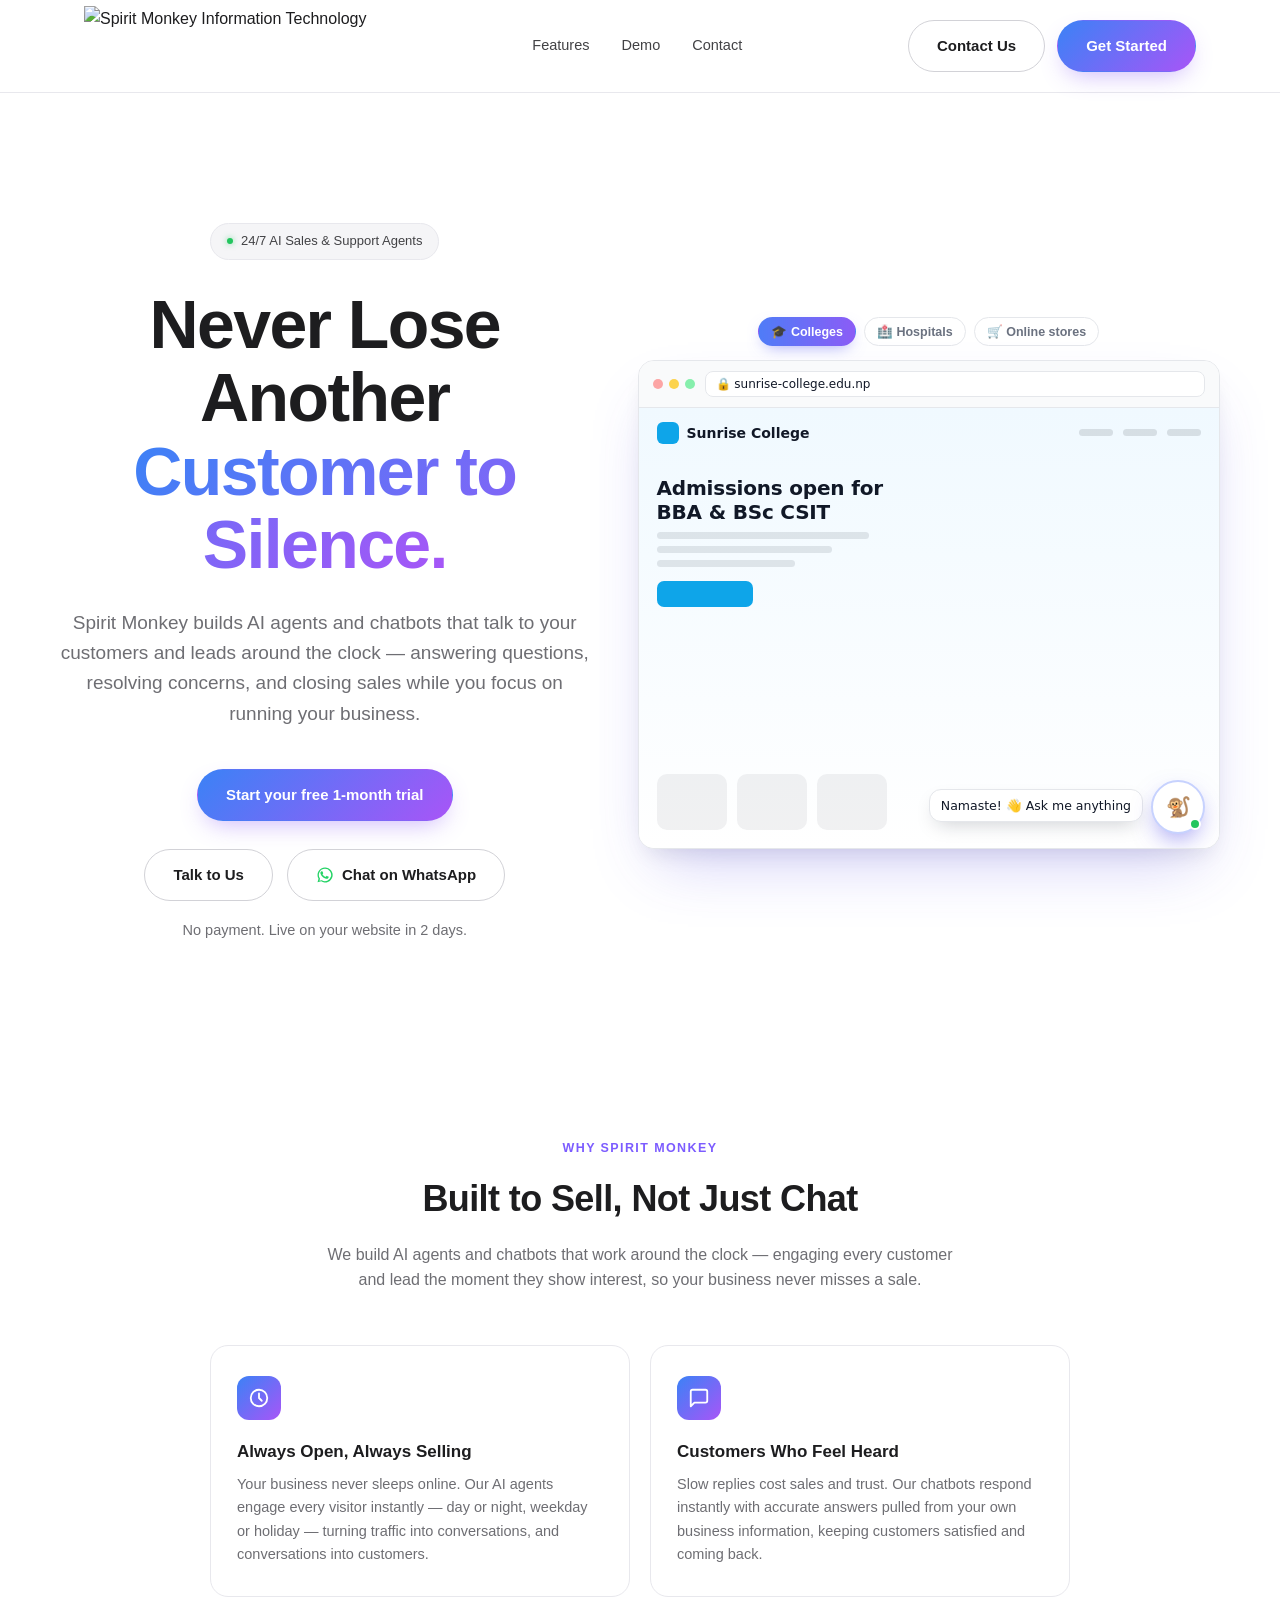
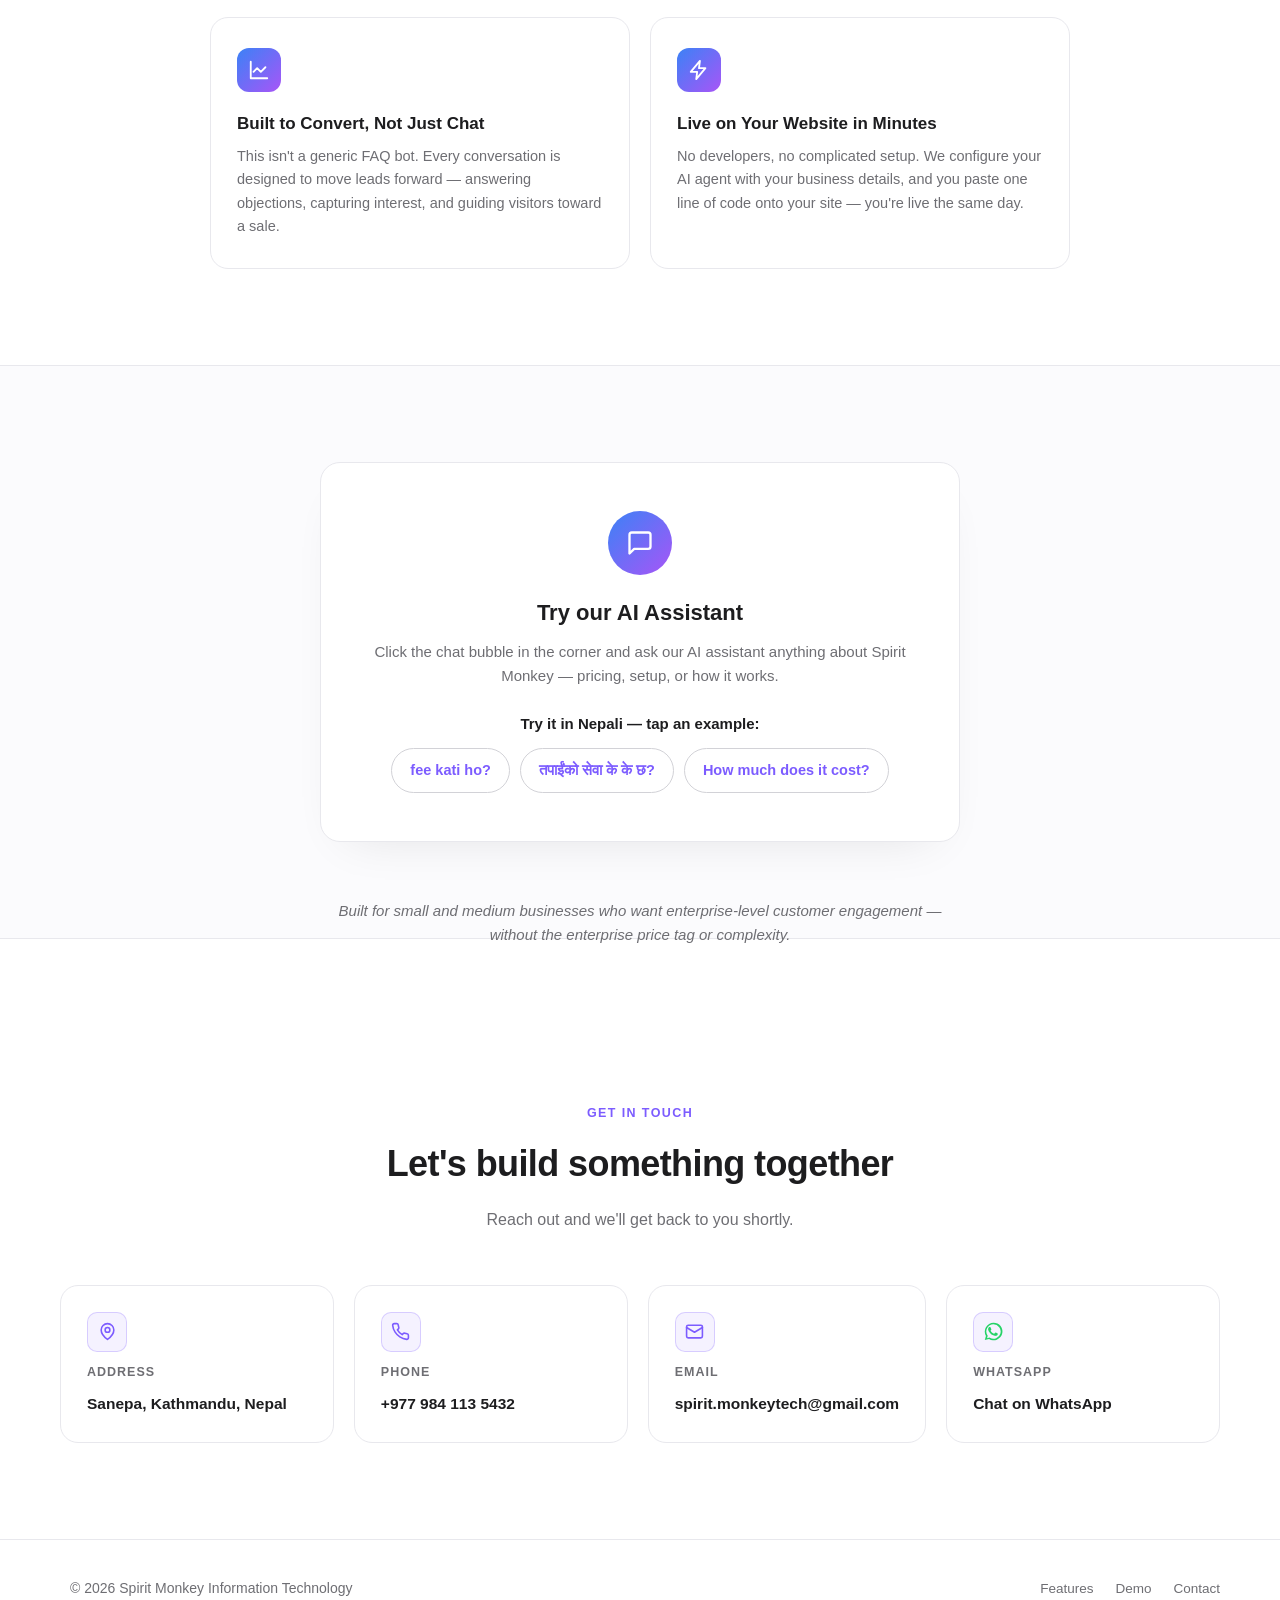
==== commit d3823b2e: "Sales quick wins: trial CTA, WhatsApp buttons, Nepali examples, widget branding Landing page - Hero " ====
--- a/marketing-site/index.html
+++ b/marketing-site/index.html
@@ -50,6 +50,7 @@
   .btn-primary:hover{opacity:.94;box-shadow:0 12px 28px -6px rgba(139,92,246,.55);}
   .btn-ghost{background:#fff;color:var(--text);border-color:var(--border-strong);}
   .btn-ghost:hover{background:#f5f5f7;}
+  .btn .wa-icon{width:18px;height:18px;flex:0 0 auto;color:#25d366;}
 
   /* Header */
   header{
@@ -88,6 +89,15 @@
   h1 .grad{background:var(--gradient);-webkit-background-clip:text;background-clip:text;color:transparent;}
   .hero p.sub{font-size:19px;color:var(--text-dim);max-width:620px;margin:0 auto 40px;}
   .hero-ctas{display:flex;gap:14px;justify-content:center;flex-wrap:wrap;}
+  /* Primary button on its own row; "Talk to Us" and "Chat on WhatsApp" side by side below it */
+  .hero-ctas .cta-break{flex-basis:100%;height:0;}
+  .hero-note{margin-top:18px;font-size:14.5px;color:var(--text-dim);font-weight:500;}
+  /* Phones: full-width stacked buttons so long labels never clip or crowd each other */
+  @media (max-width:520px){
+    .hero-ctas{flex-direction:column;align-items:stretch;}
+    .hero-ctas .cta-break{display:none;}
+    .hero-ctas .btn{width:100%;white-space:normal;text-align:center;}
+  }
   /* Hero two-column layout: text left, animated chat demo right; stacks below 900px */
   .hero-grid{max-width:1160px;margin:0 auto;display:grid;grid-template-columns:minmax(0,1fr) minmax(0,1.1fr);gap:48px;align-items:center;}
   .hero-visual{min-width:0;}
@@ -136,10 +146,20 @@
   }
   .demo-panel h3{font-size:22px;font-weight:700;margin-bottom:10px;}
   .demo-panel p{color:var(--text-dim);font-size:15px;margin-bottom:24px;}
+  .demo-panel p.try-label{margin-bottom:12px;font-weight:600;color:var(--text);}
+  .try-examples{display:flex;flex-wrap:wrap;gap:10px;justify-content:center;}
+  .try-example{
+    font:inherit;font-size:14.5px;font-weight:600;color:var(--accent-text);background:#fff;cursor:pointer;
+    border:1px solid var(--border-strong);border-radius:980px;padding:10px 18px;
+    transition:transform .15s ease,background .15s ease,border-color .15s ease;
+  }
+  .try-example:hover,.try-example:focus-visible{background:#f5f5f7;border-color:var(--accent-text);transform:translateY(-1px);outline:none;}
 
   /* Contact */
-  .contact-grid{display:grid;grid-template-columns:repeat(3,1fr);gap:20px;max-width:1000px;margin:0 auto;}
-  @media (max-width:800px){.contact-grid{grid-template-columns:1fr;}}
+  .contact-grid{display:grid;grid-template-columns:repeat(4,1fr);gap:20px;max-width:1160px;margin:0 auto;}
+  @media (max-width:1000px){.contact-grid{grid-template-columns:repeat(2,1fr);max-width:640px;}}
+  @media (max-width:560px){.contact-grid{grid-template-columns:1fr;}}
+  .contact-card .icon svg.wa-icon{stroke:none;color:#25d366;width:21px;height:21px;}
   .contact-card{
     background:var(--card);border:1px solid var(--border);border-radius:var(--radius);
     padding:26px;display:flex;flex-direction:column;gap:10px;align-items:flex-start;
@@ -160,6 +180,9 @@
   .footer-brand img{height:24px;width:auto;}
   .footer-links{display:flex;gap:22px;font-size:13.5px;color:var(--text-dim);}
   .footer-links a:hover{color:var(--text);}
+
+  /* Keep the footer clear of the floating chat button on small screens (must come after the footer rules) */
+  @media (max-width:820px){footer{padding-bottom:96px !important;}}
 </style>
 </head>
 <body>
@@ -190,9 +213,12 @@
       <h1>Never Lose Another <span class="grad">Customer to Silence.</span></h1>
       <p class="sub">Spirit Monkey builds AI agents and chatbots that talk to your customers and leads around the clock — answering questions, resolving concerns, and closing sales while you focus on running your business.</p>
       <div class="hero-ctas">
-        <a href="#demo" class="btn btn-primary">See It In Action</a>
+        <a id="heroTrialBtn" href="#contact" target="_blank" rel="noopener" class="btn btn-primary">Start your free 1-month trial</a>
+        <span class="cta-break" aria-hidden="true"></span>
         <a href="#contact" class="btn btn-ghost">Talk to Us</a>
-      </div>
+        <a id="heroWhatsappBtn" href="#contact" target="_blank" rel="noopener" class="btn btn-ghost"><svg class="wa-icon" viewBox="0 0 24 24" fill="currentColor" aria-hidden="true"><path d="M12 2a10 10 0 0 0-8.66 15l-1.3 4.74 4.86-1.27A10 10 0 1 0 12 2zm0 1.8a8.2 8.2 0 1 1-4.18 15.26l-.3-.18-2.88.75.77-2.8-.2-.3A8.2 8.2 0 0 1 12 3.8z"/><path d="M8.6 7.3c-.2-.44-.4-.45-.6-.46h-.5a1 1 0 0 0-.7.33c-.25.27-.95.93-.95 2.26s.97 2.62 1.1 2.8c.14.18 1.88 3 4.64 4.08 2.3.9 2.76.72 3.26.68.5-.05 1.6-.66 1.83-1.3.23-.63.23-1.17.16-1.28-.07-.12-.25-.19-.52-.32-.27-.14-1.6-.8-1.85-.88-.25-.1-.43-.14-.6.13-.19.27-.7.88-.86 1.06-.16.18-.32.2-.59.07-.27-.14-1.14-.42-2.17-1.34-.8-.72-1.34-1.6-1.5-1.87-.16-.27-.02-.42.12-.55.12-.12.27-.32.4-.48.14-.16.19-.27.28-.45.09-.18.04-.34-.02-.48-.07-.13-.6-1.5-.83-2z"/></svg> Chat on WhatsApp</a>
+      </div>
+      <p class="hero-note">No payment. Live on your website in 2 days.</p>
     </div>
     <div class="hero-visual">
       <!-- SPIRIT MONKEY HERO CHAT ANIMATION (from spirit-monkey-hero-chat.html). Self-contained, scoped under .smd -->
@@ -515,6 +541,12 @@
       </div>
       <h3>Try our AI Assistant</h3>
       <p>Click the chat bubble in the corner and ask our AI assistant anything about Spirit Monkey — pricing, setup, or how it works.</p>
+      <p class="try-label">Try it in Nepali — tap an example:</p>
+      <div class="try-examples">
+        <button type="button" class="try-example" data-chat-example="fee kati ho?">fee kati ho?</button>
+        <button type="button" class="try-example" data-chat-example="तपाईंको सेवा के के छ?" lang="ne">तपाईंको सेवा के के छ?</button>
+        <button type="button" class="try-example" data-chat-example="How much does it cost?">How much does it cost?</button>
+      </div>
     </div>
   </section>
 
@@ -541,6 +573,11 @@
         <div class="icon"><svg viewBox="0 0 24 24" fill="none" stroke-width="2" stroke-linecap="round" stroke-linejoin="round"><rect x="2" y="4" width="20" height="16" rx="2"/><path d="m22 7-10 6L2 7"/></svg></div>
         <div class="label">Email</div>
         <a class="value" id="contactEmail" href="#"></a>
+      </div>
+      <div class="contact-card">
+        <div class="icon"><svg class="wa-icon" viewBox="0 0 24 24" fill="currentColor" aria-hidden="true"><path d="M12 2a10 10 0 0 0-8.66 15l-1.3 4.74 4.86-1.27A10 10 0 1 0 12 2zm0 1.8a8.2 8.2 0 1 1-4.18 15.26l-.3-.18-2.88.75.77-2.8-.2-.3A8.2 8.2 0 0 1 12 3.8z"/><path d="M8.6 7.3c-.2-.44-.4-.45-.6-.46h-.5a1 1 0 0 0-.7.33c-.25.27-.95.93-.95 2.26s.97 2.62 1.1 2.8c.14.18 1.88 3 4.64 4.08 2.3.9 2.76.72 3.26.68.5-.05 1.6-.66 1.83-1.3.23-.63.23-1.17.16-1.28-.07-.12-.25-.19-.52-.32-.27-.14-1.6-.8-1.85-.88-.25-.1-.43-.14-.6.13-.19.27-.7.88-.86 1.06-.16.18-.32.2-.59.07-.27-.14-1.14-.42-2.17-1.34-.8-.72-1.34-1.6-1.5-1.87-.16-.27-.02-.42.12-.55.12-.12.27-.32.4-.48.14-.16.19-.27.28-.45.09-.18.04-.34-.02-.48-.07-.13-.6-1.5-.83-2z"/></svg></div>
+        <div class="label">WhatsApp</div>
+        <a class="value" id="contactWhatsapp" href="#" target="_blank" rel="noopener">Chat on WhatsApp</a>
       </div>
     </div>
   </section>
@@ -572,6 +609,11 @@
       phoneHref: "+9779841135432",
       email: "spirit.monkeytech@gmail.com" // temporary inbox — swap here when the professional address is ready
     },
+    // Pre-filled WhatsApp messages. The number is contact.phoneHref above (WhatsApp is on the same number).
+    whatsapp: {
+      trialText: "Hi Spirit Monkey, I'd like to start the free 1-month chatbot trial for my business.",
+      questionText: "Hi Spirit Monkey, I have a question about your AI chatbot."
+    },
     links: {
       appUrl: "https://app.spirit-monkey.com" // the product / dashboard app
     }
@@ -586,6 +628,24 @@
   emailEl.textContent = SITE_CONFIG.contact.email;
   emailEl.href = "mailto:" + SITE_CONFIG.contact.email;
   document.getElementById("appLink").href = SITE_CONFIG.links.appUrl;
+
+  // ---- WhatsApp links (number comes from SITE_CONFIG; wa.me wants digits only) ----
+  const whatsappLink = text =>
+    "https://wa.me/" + SITE_CONFIG.contact.phoneHref.replace(/\D/g, "") + "?text=" + encodeURIComponent(text);
+  document.getElementById("heroTrialBtn").href = whatsappLink(SITE_CONFIG.whatsapp.trialText);
+  document.getElementById("heroWhatsappBtn").href = whatsappLink(SITE_CONFIG.whatsapp.questionText);
+  document.getElementById("contactWhatsapp").href = whatsappLink(SITE_CONFIG.whatsapp.questionText);
+
+  // ---- "Try it in Nepali" examples: open our chat widget and send the example ----
+  // The widget script loads async, so if it is not ready yet we retry briefly.
+  function sendToChat(text, attempt) {
+    const chat = window.SpiritMonkeyChat;
+    if (chat && typeof chat.send === "function") { chat.send(text); return; }
+    if ((attempt || 0) < 20) setTimeout(() => sendToChat(text, (attempt || 0) + 1), 250);
+  }
+  document.querySelectorAll("[data-chat-example]").forEach(btn =>
+    btn.addEventListener("click", () => sendToChat(btn.getAttribute("data-chat-example")))
+  );
   document.getElementById("year").textContent = new Date().getFullYear();
 
   // ---- mobile nav ----
@@ -604,7 +664,9 @@
   data-api-base="https://api.spirit-monkey.com"
   data-agent-slug="spirit-monkey-chat-assistant-2b2f558c"
   data-api-key="agapi_S6PpTcz16XZ0a4yS8Bfj4Cpf6VjV0YiuNkKcEIbx_rc"
-  data-agent-name="Spirit Monkey Chat Assistant"
+  data-agent-name="Spirit Monkey Assistant"
+  data-welcome-message="Namaste! I'm Spirit Monkey Assistant. I can tell you how our AI chatbots work, what they cost, or help you start a free 1-month trial. What would you like to know?"
+  data-quick-replies="Pricing|Free trial|How it works|Talk to a human"
   async
 ></script>
 </body>
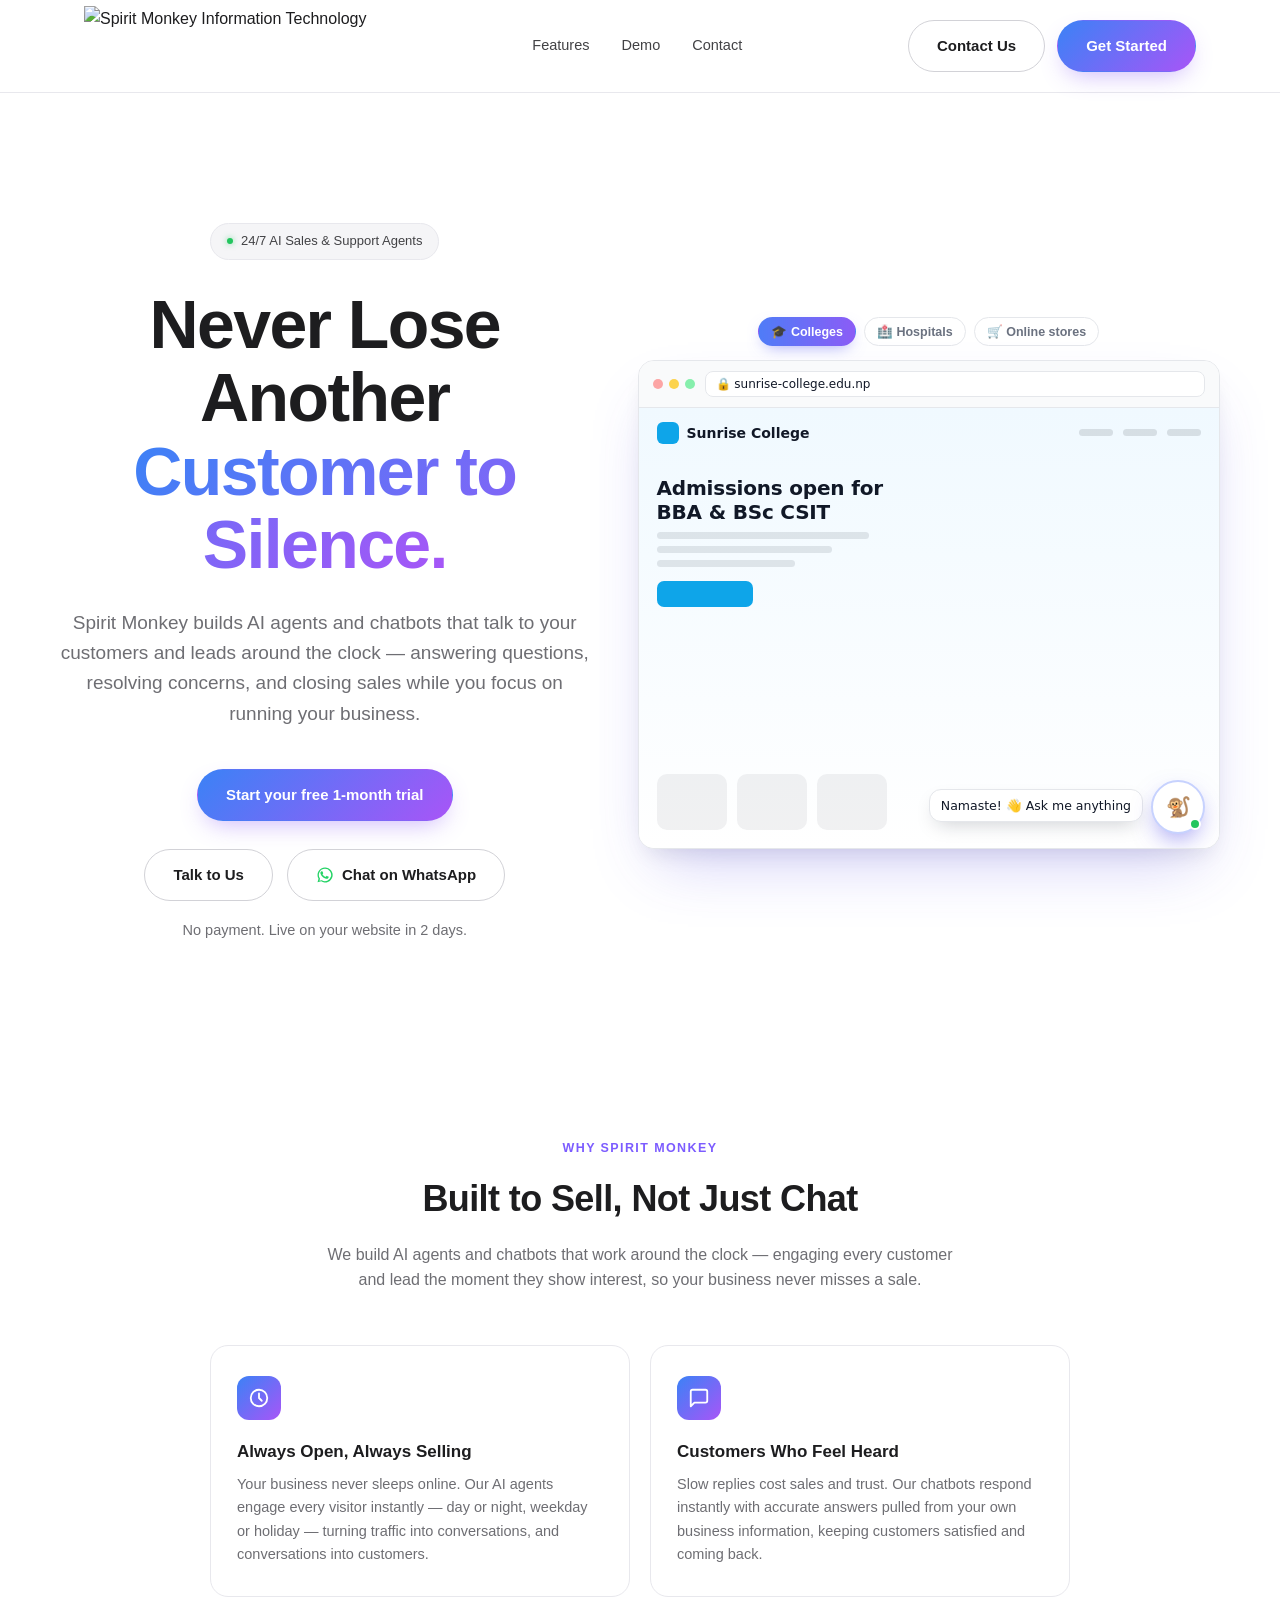
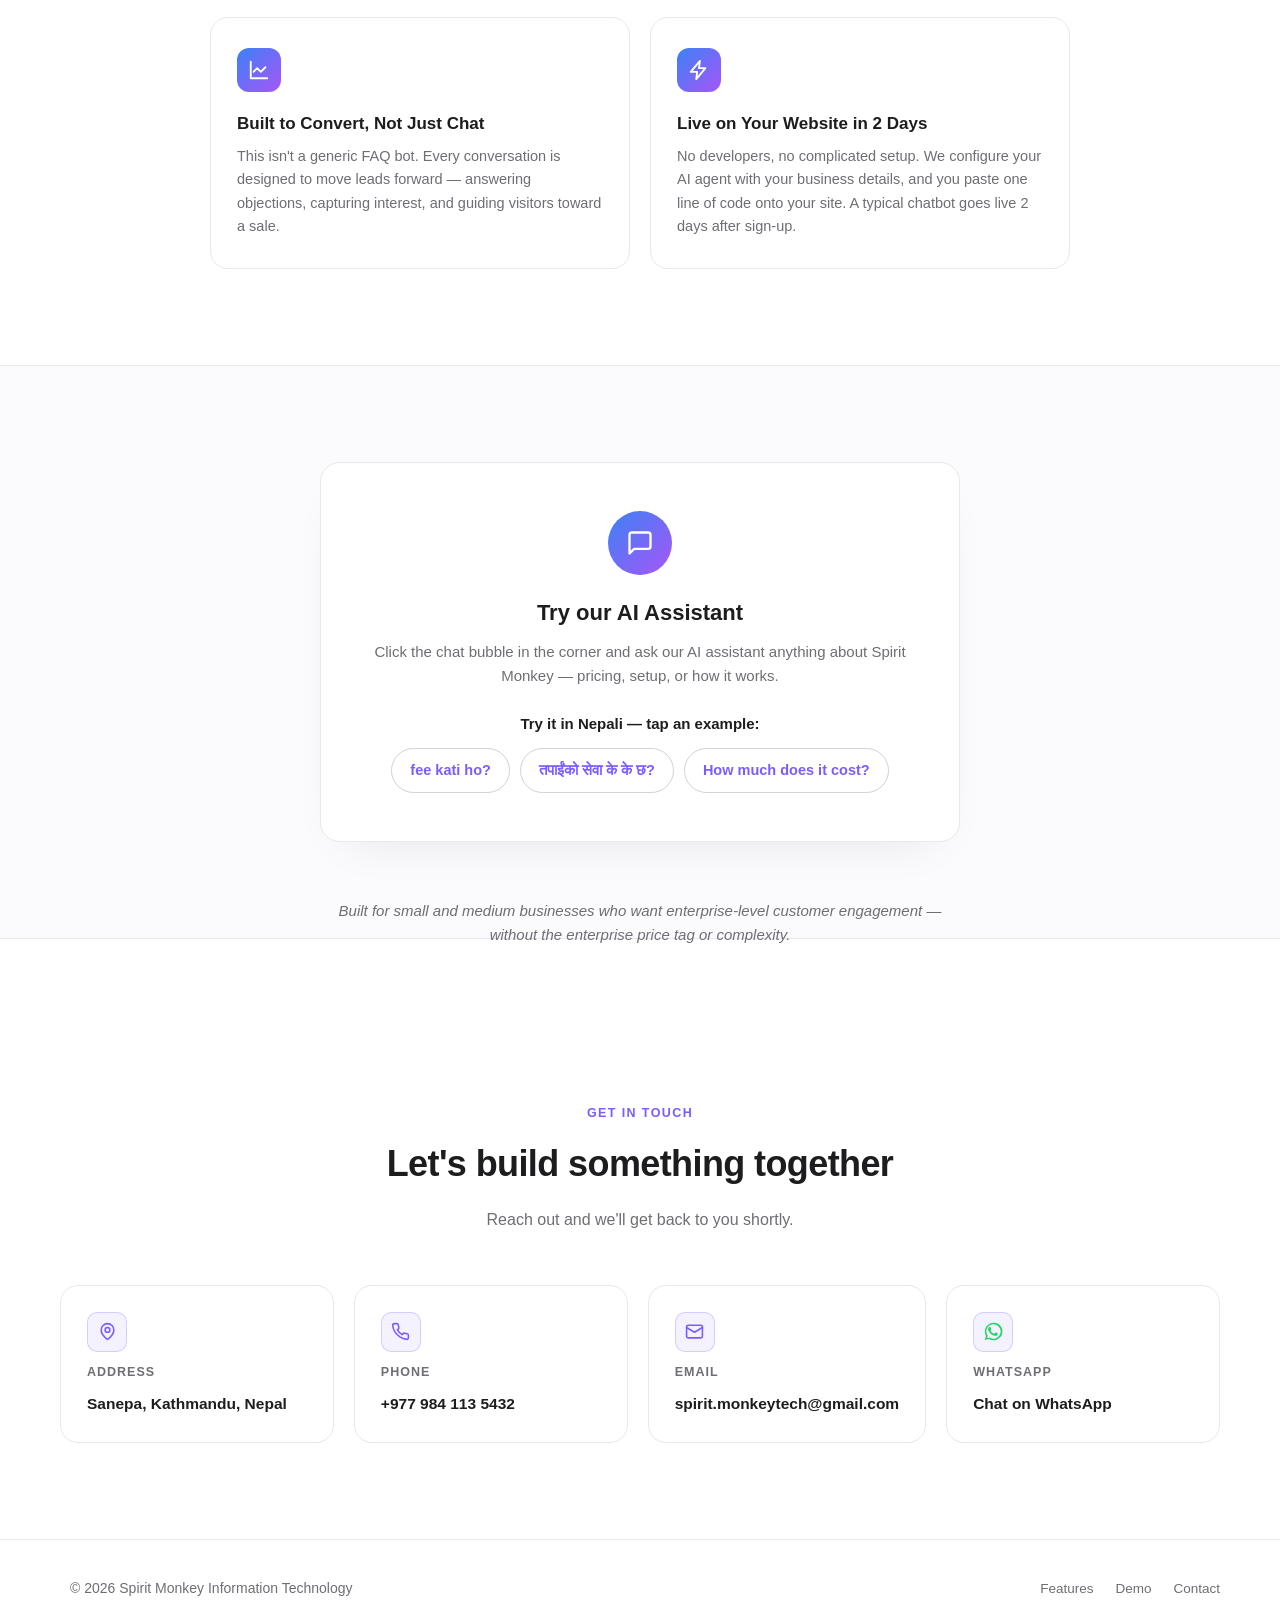
==== commit db510e90: "Landing page: setup time is 2 days, matching the knowledge base The feature card said "Live on Your " ====
--- a/marketing-site/index.html
+++ b/marketing-site/index.html
@@ -528,8 +528,8 @@
         <div class="feature-icon">
           <svg viewBox="0 0 24 24" fill="none" stroke-width="2" stroke-linecap="round" stroke-linejoin="round"><path d="M13 2 3 14h7l-1 8 10-12h-7l1-8z"/></svg>
         </div>
-        <h3>Live on Your Website in Minutes</h3>
-        <p>No developers, no complicated setup. We configure your AI agent with your business details, and you paste one line of code onto your site — you're live the same day.</p>
+        <h3>Live on Your Website in 2 Days</h3>
+        <p>No developers, no complicated setup. We configure your AI agent with your business details, and you paste one line of code onto your site. A typical chatbot goes live 2 days after sign-up.</p>
       </div>
     </div>
   </section>
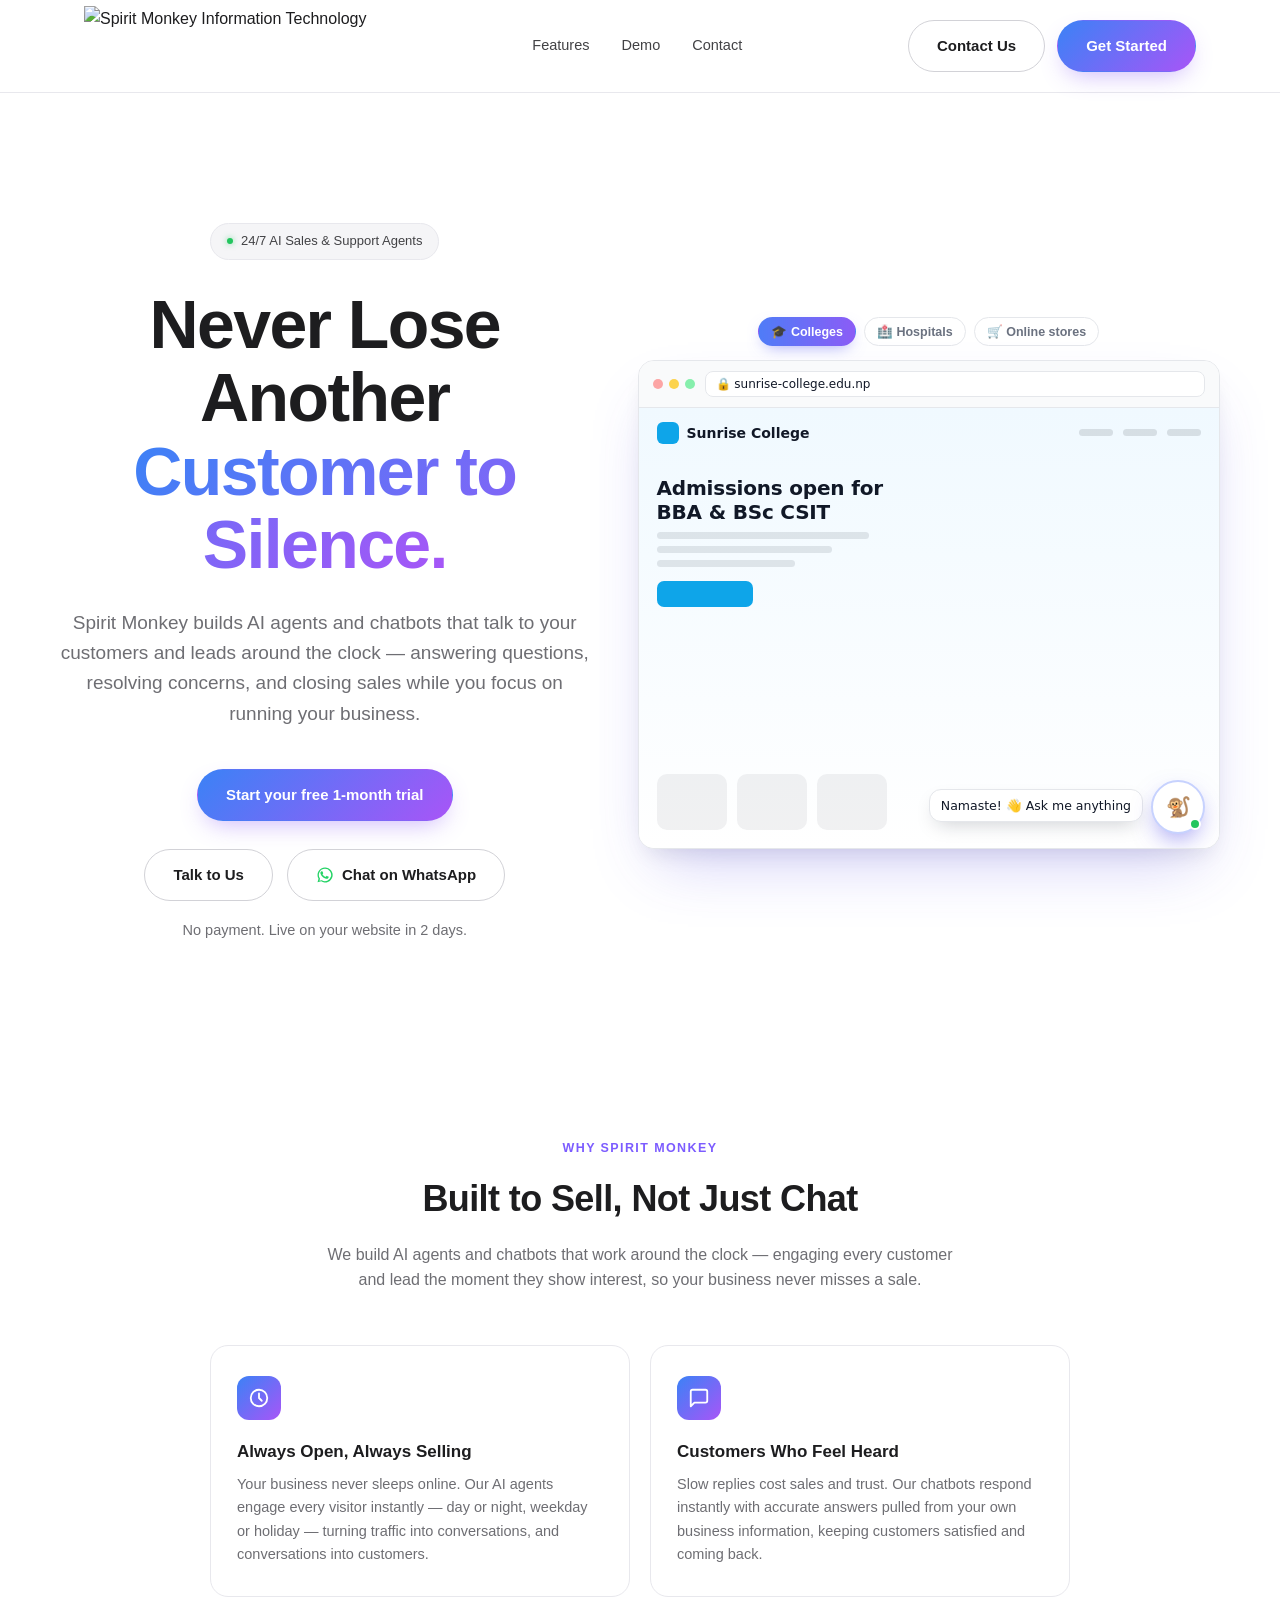
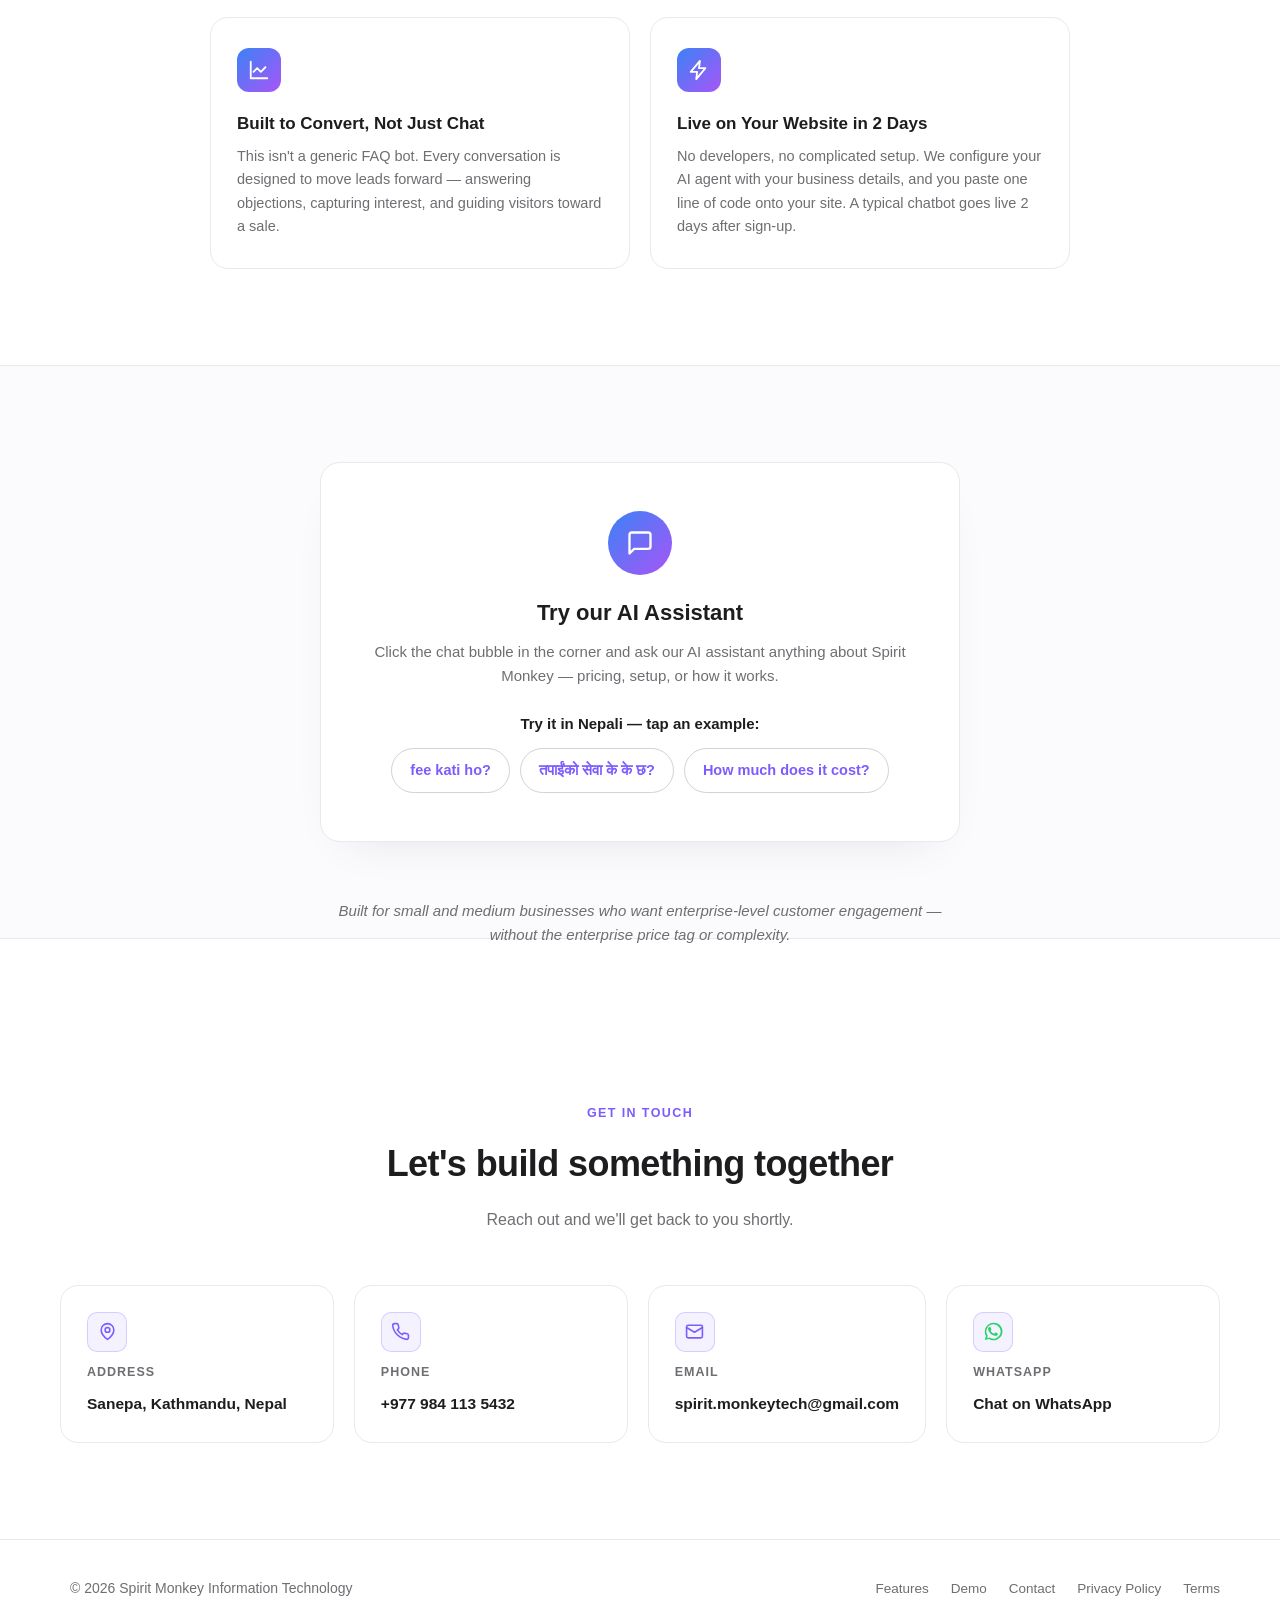
==== commit 977deb7e: "Landing page: Privacy Policy and Terms links in the footer Both point to the dashboard pages (app.sp" ====
--- a/marketing-site/index.html
+++ b/marketing-site/index.html
@@ -178,11 +178,11 @@
   .footer-inner{max-width:1160px;margin:0 auto;display:flex;align-items:center;justify-content:space-between;flex-wrap:wrap;gap:16px;}
   .footer-brand{display:flex;align-items:center;gap:10px;color:var(--text-dim);font-size:14px;}
   .footer-brand img{height:24px;width:auto;}
-  .footer-links{display:flex;gap:22px;font-size:13.5px;color:var(--text-dim);}
+  .footer-links{display:flex;flex-wrap:wrap;gap:10px 22px;font-size:13.5px;color:var(--text-dim);}
   .footer-links a:hover{color:var(--text);}
 
-  /* Keep the footer clear of the floating chat button on small screens (must come after the footer rules) */
-  @media (max-width:820px){footer{padding-bottom:96px !important;}}
+  /* Keep the footer links clear of the floating chat button (must come after the footer rules) */
+  footer{padding-bottom:96px !important;}
 </style>
 </head>
 <body>
@@ -593,6 +593,8 @@
       <a href="#features">Features</a>
       <a href="#demo">Demo</a>
       <a href="#contact">Contact</a>
+      <a id="privacyLink" href="https://app.spirit-monkey.com/privacy-policy">Privacy Policy</a>
+      <a id="termsLink" href="https://app.spirit-monkey.com/terms-and-conditions">Terms</a>
     </div>
   </div>
 </footer>
@@ -628,6 +630,9 @@
   emailEl.textContent = SITE_CONFIG.contact.email;
   emailEl.href = "mailto:" + SITE_CONFIG.contact.email;
   document.getElementById("appLink").href = SITE_CONFIG.links.appUrl;
+  // Privacy Policy and Terms live on the dashboard site
+  document.getElementById("privacyLink").href = SITE_CONFIG.links.appUrl + "/privacy-policy";
+  document.getElementById("termsLink").href = SITE_CONFIG.links.appUrl + "/terms-and-conditions";
 
   // ---- WhatsApp links (number comes from SITE_CONFIG; wa.me wants digits only) ----
   const whatsappLink = text =>
